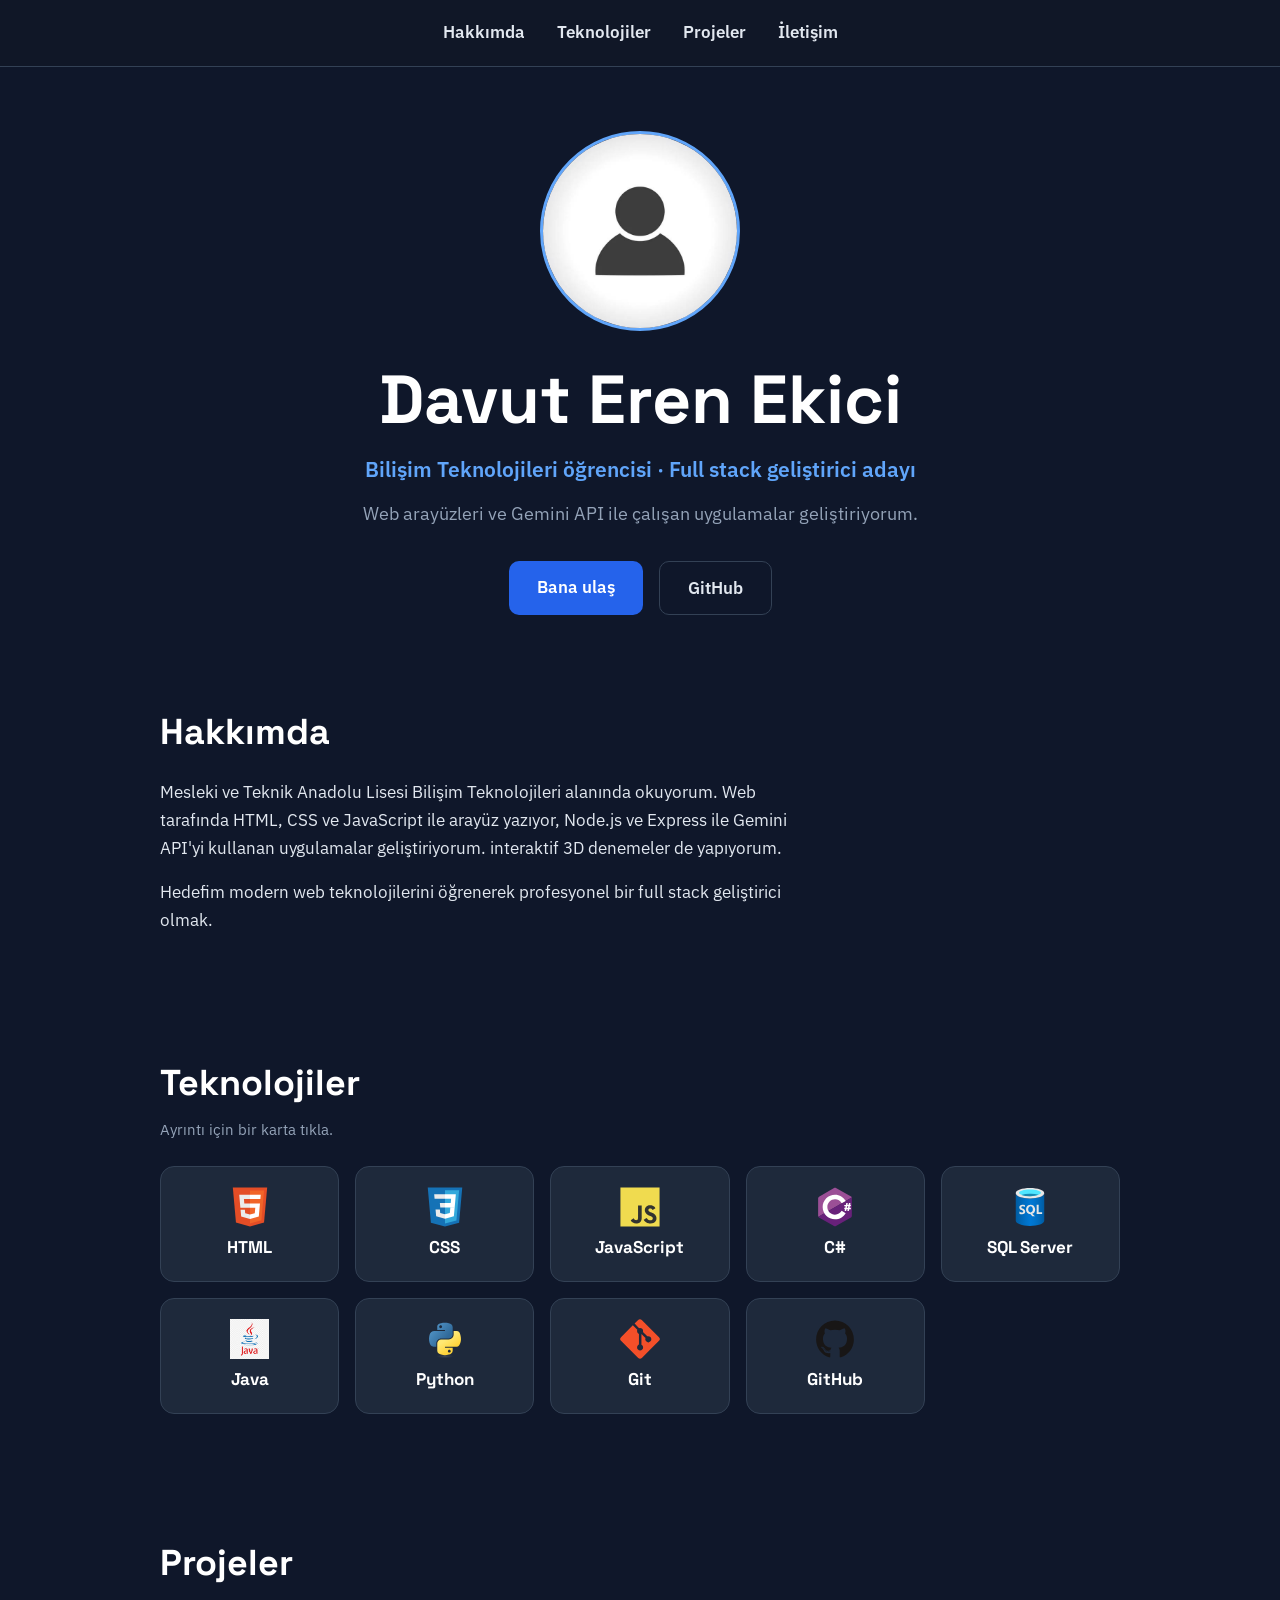
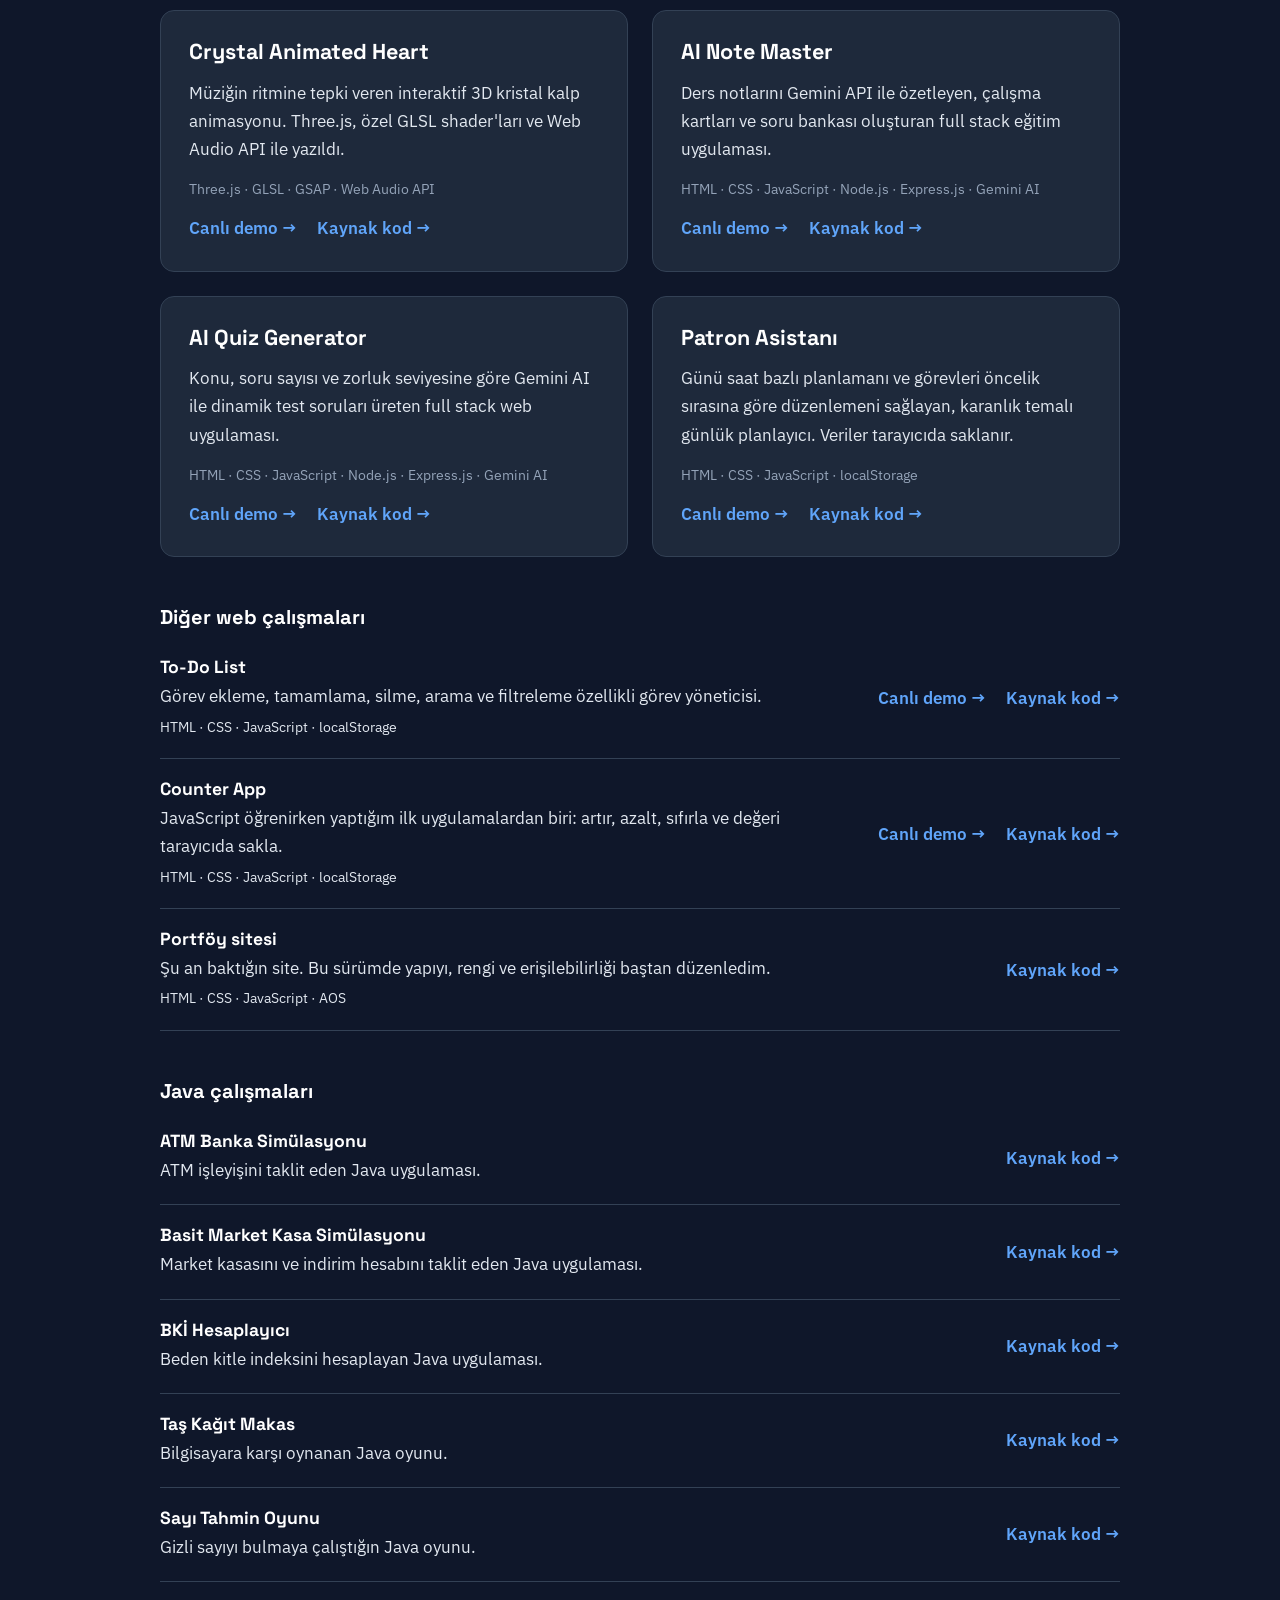
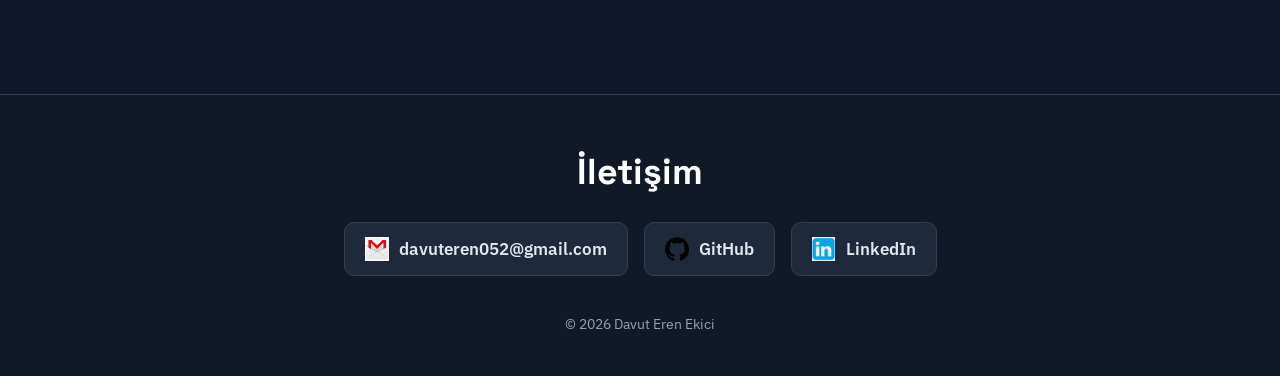
==== index.html @ 9680519b "Ufak tefek değişiklikler" ====
<!DOCTYPE html>
<html lang="tr">

<head>
    <meta charset="UTF-8">
    <meta name="viewport" content="width=device-width, initial-scale=1.0">
    <meta name="description" content="Davut Eren Ekici - Bilişim Teknolojileri öğrencisi. Web arayüzleri ve Node.js ile yapay zekâ destekli uygulamalar geliştiriyor.">
    <title>Davut Eren Ekici | Portföy</title>

    <link rel="preconnect" href="https://fonts.googleapis.com">
    <link rel="preconnect" href="https://fonts.gstatic.com" crossorigin>
    <link href="https://fonts.googleapis.com/css2?family=IBM+Plex+Sans:wght@400;600&family=Space+Grotesk:wght@500;700&display=swap" rel="stylesheet">
    <link rel="stylesheet" href="https://unpkg.com/aos@2.3.4/dist/aos.css">
    <link rel="stylesheet" href="style.css">
</head>

<body>
    <a class="skip-link" href="#main">İçeriğe geç</a>

    <nav class="navbar" aria-label="Ana menü">
        <a href="#about">Hakkımda</a>
        <a href="#technologies">Teknolojiler</a>
        <a href="#projects">Projeler</a>
        <a href="#contact">İletişim</a>
    </nav>

    <header class="hero">
        <img class="hero-photo" src="profie.jpg" alt="Davut Eren Ekici" width="200" height="200">

        <h1>Davut Eren Ekici</h1>
        <p class="hero-role">Bilişim Teknolojileri öğrencisi · Full stack geliştirici adayı</p>
        <p class="hero-text">Web arayüzleri ve Gemini API ile çalışan uygulamalar geliştiriyorum.</p>

        <div class="hero-buttons">
            <a href="#contact" class="btn">Bana ulaş</a>
            <a href="https://github.com/Davut-Eren-Ekici" target="_blank" rel="noopener" class="btn btn-secondary">GitHub</a>
        </div>
    </header>

    <main id="main">
        <section id="about" class="section" data-aos="fade-up">
            <h2 class="section-title">Hakkımda</h2>
            <p class="about-text">
                Mesleki ve Teknik Anadolu Lisesi Bilişim Teknolojileri alanında okuyorum. Web tarafında HTML, CSS ve
                JavaScript ile arayüz yazıyor, Node.js ve Express ile Gemini API'yi kullanan uygulamalar geliştiriyorum.
                interaktif 3D denemeler de yapıyorum.
            </p>
            <p class="about-text">
                Hedefim modern web teknolojilerini öğrenerek profesyonel bir full stack geliştirici olmak.
            </p>
        </section>

        <section id="technologies" class="section" data-aos="fade-up">
            <h2 class="section-title">Teknolojiler</h2>
            <p class="section-note">Ayrıntı için bir karta tıkla.</p>

            <div class="skill-grid">
                <button type="button" class="skill" data-skill="html">
                    <img src="images/html5.svg" alt="" class="skill-logo" width="40" height="40">
                    <span class="skill-name">HTML</span>
                </button>
                <button type="button" class="skill" data-skill="css">
                    <img src="images/css3-.svg" alt="" class="skill-logo" width="40" height="40">
                    <span class="skill-name">CSS</span>
                </button>
                <button type="button" class="skill" data-skill="javascript">
                    <img src="images/javascript.svg" alt="" class="skill-logo" width="40" height="40">
                    <span class="skill-name">JavaScript</span>
                </button>
                <button type="button" class="skill" data-skill="csharp">
                    <img src="images/csharp.svg" alt="" class="skill-logo" width="40" height="40">
                    <span class="skill-name">C#</span>
                </button>
                <button type="button" class="skill" data-skill="sql">
                    <img src="images/SQL.svg" alt="" class="skill-logo" width="40" height="40">
                    <span class="skill-name">SQL Server</span>
                </button>
                <button type="button" class="skill" data-skill="java">
                    <img src="images/java.png" alt="" class="skill-logo" width="40" height="40">
                    <span class="skill-name">Java</span>
                </button>
                <button type="button" class="skill" data-skill="python">
                    <img src="images/python.svg" alt="" class="skill-logo" width="40" height="40">
                    <span class="skill-name">Python</span>
                </button>
                <button type="button" class="skill" data-skill="git">
                    <img src="images/git.svg" alt="" class="skill-logo" width="40" height="40">
                    <span class="skill-name">Git</span>
                </button>
                <button type="button" class="skill" data-skill="github">
                    <img src="images/github.svg" alt="" class="skill-logo" width="40" height="40">
                    <span class="skill-name">GitHub</span>
                </button>
            </div>
        </section>

        <section id="projects" class="section" data-aos="fade-up">
            <h2 class="section-title">Projeler</h2>

            <div class="project-grid">
                <article class="project-card">
                    <h3>Crystal Animated Heart</h3>
                    <p>
                        Müziğin ritmine tepki veren interaktif 3D kristal kalp animasyonu. Three.js, özel GLSL
                        shader'ları ve Web Audio API ile yazıldı.
                    </p>
                    <p class="project-tech">Three.js · GLSL · GSAP · Web Audio API</p>
                    <div class="project-links">
                        <a href="https://davut-eren-ekici.github.io/Animated-heart/" target="_blank" rel="noopener">Canlı demo →</a>
                        <a href="https://github.com/Davut-Eren-Ekici/Animated-heart" target="_blank" rel="noopener">Kaynak kod →</a>
                    </div>
                </article>

                <article class="project-card">
                    <h3>AI Note Master</h3>
                    <p>
                        Ders notlarını Gemini API ile özetleyen, çalışma kartları ve soru bankası oluşturan
                        full stack eğitim uygulaması.
                    </p>
                    <p class="project-tech">HTML · CSS · JavaScript · Node.js · Express.js · Gemini AI</p>
                    <div class="project-links">
                        <a href="https://davut-eren-ekici.github.io/AI-Note-Master/" target="_blank" rel="noopener">Canlı demo →</a>
                        <a href="https://github.com/Davut-Eren-Ekici/AI-Note-Master" target="_blank" rel="noopener">Kaynak kod →</a>
                    </div>
                </article>

                <article class="project-card">
                    <h3>AI Quiz Generator</h3>
                    <p>
                        Konu, soru sayısı ve zorluk seviyesine göre Gemini AI ile dinamik test soruları üreten
                        full stack web uygulaması.
                    </p>
                    <p class="project-tech">HTML · CSS · JavaScript · Node.js · Express.js · Gemini AI</p>
                    <div class="project-links">
                        <a href="https://imaginative-faloodeh-440358.netlify.app/" target="_blank" rel="noopener">Canlı demo →</a>
                        <a href="https://github.com/Davut-Eren-Ekici/AI-Quiz" target="_blank" rel="noopener">Kaynak kod →</a>
                    </div>
                </article>

                <article class="project-card">
                    <h3>Patron Asistanı</h3>
                    <p>
                        Günü saat bazlı planlamanı ve görevleri öncelik sırasına göre düzenlemeni sağlayan,
                        karanlık temalı günlük planlayıcı. Veriler tarayıcıda saklanır.
                    </p>
                    <p class="project-tech">HTML · CSS · JavaScript · localStorage</p>
                    <div class="project-links">
                        <a href="https://davut-eren-ekici.github.io/PatronAsistani/" target="_blank" rel="noopener">Canlı demo →</a>
                        <a href="https://github.com/Davut-Eren-Ekici/PatronAsistani" target="_blank" rel="noopener">Kaynak kod →</a>
                    </div>
                </article>
            </div>

            <h3 class="subsection-title">Diğer web çalışmaları</h3>
            <ul class="other-list">
                <li class="other-item">
                    <div>
                        <h4>To-Do List</h4>
                        <p>Görev ekleme, tamamlama, silme, arama ve filtreleme özellikli görev yöneticisi.</p>
                        <p class="project-tech">HTML · CSS · JavaScript · localStorage</p>
                    </div>
                    <div class="project-links">
                        <a href="https://davut-eren-ekici.github.io/To-Do-List/" target="_blank" rel="noopener">Canlı demo →</a>
                        <a href="https://github.com/Davut-Eren-Ekici/To-Do-List" target="_blank" rel="noopener">Kaynak kod →</a>
                    </div>
                </li>
                <li class="other-item">
                    <div>
                        <h4>Counter App</h4>
                        <p>JavaScript öğrenirken yaptığım ilk uygulamalardan biri: artır, azalt, sıfırla ve değeri tarayıcıda sakla.</p>
                        <p class="project-tech">HTML · CSS · JavaScript · localStorage</p>
                    </div>
                    <div class="project-links">
                        <a href="https://davut-eren-ekici.github.io/Counter-app/" target="_blank" rel="noopener">Canlı demo →</a>
                        <a href="https://github.com/Davut-Eren-Ekici/Counter-app" target="_blank" rel="noopener">Kaynak kod →</a>
                    </div>
                </li>
                <li class="other-item">
                    <div>
                        <h4>Portföy sitesi</h4>
                        <p>Şu an baktığın site. Bu sürümde yapıyı, rengi ve erişilebilirliği baştan düzenledim.</p>
                        <p class="project-tech">HTML · CSS · JavaScript · AOS</p>
                    </div>
                    <div class="project-links">
                        <a href="https://github.com/Davut-Eren-Ekici/portfolio" target="_blank" rel="noopener">Kaynak kod →</a>
                    </div>
                </li>
            </ul>

            <h3 class="subsection-title">Java çalışmaları</h3>
            <ul class="other-list">
                <li class="other-item">
                    <div>
                        <h4>ATM Banka Simülasyonu</h4>
                        <p>ATM işleyişini taklit eden Java uygulaması.</p>
                    </div>
                    <div class="project-links">
                        <a href="https://github.com/Davut-Eren-Ekici/ATM--Banka-Sim-lasyonu" target="_blank" rel="noopener">Kaynak kod →</a>
                    </div>
                </li>
                <li class="other-item">
                    <div>
                        <h4>Basit Market Kasa Simülasyonu</h4>
                        <p>Market kasasını ve indirim hesabını taklit eden Java uygulaması.</p>
                    </div>
                    <div class="project-links">
                        <a href="https://github.com/Davut-Eren-Ekici/Basit-Market-Kasas-----ndirim-Otomasyonu" target="_blank" rel="noopener">Kaynak kod →</a>
                    </div>
                </li>
                <li class="other-item">
                    <div>
                        <h4>BKİ Hesaplayıcı</h4>
                        <p>Beden kitle indeksini hesaplayan Java uygulaması.</p>
                    </div>
                    <div class="project-links">
                        <a href="https://github.com/Davut-Eren-Ekici/Beden-Kitle--ndeksi--BK---Hesaplay-c-" target="_blank" rel="noopener">Kaynak kod →</a>
                    </div>
                </li>
                <li class="other-item">
                    <div>
                        <h4>Taş Kağıt Makas</h4>
                        <p>Bilgisayara karşı oynanan Java oyunu.</p>
                    </div>
                    <div class="project-links">
                        <a href="https://github.com/Davut-Eren-Ekici/Tas---Kagit---Makas-Oyunu" target="_blank" rel="noopener">Kaynak kod →</a>
                    </div>
                </li>
                <li class="other-item">
                    <div>
                        <h4>Sayı Tahmin Oyunu</h4>
                        <p>Gizli sayıyı bulmaya çalıştığın Java oyunu.</p>
                    </div>
                    <div class="project-links">
                        <a href="https://github.com/Davut-Eren-Ekici/Say--Tahmin-Oyunu" target="_blank" rel="noopener">Kaynak kod →</a>
                    </div>
                </li>
            </ul>
        </section>
    </main>

    <footer id="contact" class="footer" data-aos="fade-up">
        <h2 class="section-title">İletişim</h2>

        <div class="footer-links">
            <a href="mailto:davuteren052@gmail.com">
                <img src="images/gmail.png" class="icon" alt="" width="24" height="24">
                <span>davuteren052@gmail.com</span>
            </a>
            <a href="https://github.com/Davut-Eren-Ekici" target="_blank" rel="noopener">
                <img src="images/github.png" class="icon" alt="" width="24" height="24">
                <span>GitHub</span>
            </a>
            <a href="https://www.linkedin.com/in/eren-ekici-6808203b1/" target="_blank" rel="noopener">
                <img src="images/linkedin.png" class="icon" alt="" width="24" height="24">
                <span>LinkedIn</span>
            </a>
        </div>

        <p class="copyright">© 2026 Davut Eren Ekici</p>
    </footer>

    <dialog id="skill-dialog" class="skill-dialog" aria-labelledby="dialog-title">
        <div class="dialog-body">
            <button type="button" class="dialog-close" aria-label="Kapat">&times;</button>
            <h2 id="dialog-title"></h2>
            <p id="dialog-level" class="dialog-level"></p>
            <ul id="dialog-list"></ul>
        </div>
    </dialog>

    <script src="https://unpkg.com/aos@2.3.4/dist/aos.js"></script>
    <script src="script.js"></script>
</body>

</html>
---- style.css ----
/* ==========================================================
   Değişkenler
   Tek bir vurgu rengi (mavi), geri kalanı nötr tonlar.
   ========================================================== */
:root {
    --bg: #0f172a;
    --surface: #1e293b;
    --border: #334155;
    --text: #e2e8f0;
    --muted: #94a3b8;
    --accent: #60a5fa;
    --accent-strong: #2563eb;
    --radius: 14px;
    --font-heading: "Space Grotesk", system-ui, sans-serif;
    --font-body: "IBM Plex Sans", system-ui, sans-serif;
}

*,
*::before,
*::after {
    box-sizing: border-box;
}

html {
    scroll-behavior: smooth;
    scroll-padding-top: 80px;
}

body {
    margin: 0;
    background: var(--bg);
    color: var(--text);
    font-family: var(--font-body);
    font-size: 1.0625rem;
    line-height: 1.65;
}

h1,
h2,
h3,
h4 {
    font-family: var(--font-heading);
    line-height: 1.2;
    margin: 0;
}

p {
    margin: 0;
}

a {
    color: var(--accent);
    text-decoration: none;
    transition: color 0.2s;
}

a:hover {
    color: #ffffff;
}

a:focus-visible,
button:focus-visible {
    outline: 2px solid var(--accent);
    outline-offset: 3px;
}

.skip-link {
    position: absolute;
    left: 16px;
    top: -60px;
    padding: 10px 16px;
    background: var(--accent-strong);
    color: #ffffff;
    border-radius: 8px;
    z-index: 3000;
}

.skip-link:focus {
    top: 12px;
}

/* ==========================================================
   Navbar
   ========================================================== */
.navbar {
    position: sticky;
    top: 0;
    z-index: 1000;
    display: flex;
    justify-content: center;
    flex-wrap: wrap;
    gap: 8px 32px;
    padding: 16px 20px;
    background: rgba(17, 24, 39, 0.95);
    border-bottom: 1px solid var(--border);
}

.navbar a {
    color: var(--text);
    font-weight: 600;
    padding: 2px 0;
    border-bottom: 2px solid transparent;
}

.navbar a:hover {
    color: var(--accent);
    border-bottom-color: var(--accent);
}

/* ==========================================================
   Hero
   ========================================================== */
.hero {
    display: flex;
    flex-direction: column;
    align-items: center;
    text-align: center;
    padding: 64px 20px 32px;
}

.hero-photo {
    width: 200px;
    height: 200px;
    object-fit: cover;
    border-radius: 50%;
    border: 3px solid var(--accent);
    margin-bottom: 28px;
}

.hero h1 {
    font-size: clamp(2.5rem, 8vw, 4.25rem);
    font-weight: 700;
    color: #ffffff;
}

.hero-role {
    margin-top: 12px;
    font-size: clamp(1.05rem, 2.6vw, 1.3rem);
    color: var(--accent);
    font-weight: 600;
}

.hero-text {
    margin-top: 12px;
    max-width: 52ch;
    color: var(--muted);
    font-size: 1.125rem;
}

.hero-buttons {
    display: flex;
    flex-wrap: wrap;
    justify-content: center;
    gap: 16px;
    margin-top: 32px;
}

.btn {
    display: inline-block;
    padding: 12px 28px;
    background: var(--accent-strong);
    color: #ffffff;
    border-radius: 10px;
    font-weight: 600;
    transition: background 0.2s;
}

.btn:hover {
    background: #1d4ed8;
    color: #ffffff;
}

.btn-secondary {
    background: transparent;
    border: 1px solid var(--border);
    color: var(--text);
}

.btn-secondary:hover {
    background: var(--surface);
    color: #ffffff;
}

/* ==========================================================
   Bölümler
   ========================================================== */
.section {
    max-width: 1000px;
    margin: 0 auto;
    padding: 64px 20px;
}

.section-title {
    font-size: clamp(1.75rem, 4vw, 2.25rem);
    color: #ffffff;
    margin-bottom: 24px;
}

.section-note {
    color: var(--muted);
    margin: -12px 0 24px;
    font-size: 0.95rem;
}

.subsection-title {
    font-size: 1.25rem;
    color: #ffffff;
    margin: 48px 0 8px;
}

.about-text {
    max-width: 65ch;
    color: var(--text);
}

.about-text + .about-text {
    margin-top: 16px;
}

/* ==========================================================
   Teknolojiler
   ========================================================== */
.skill-grid {
    display: grid;
    grid-template-columns: repeat(auto-fill, minmax(150px, 1fr));
    gap: 16px;
}

.skill {
    display: flex;
    flex-direction: column;
    align-items: center;
    gap: 6px;
    padding: 20px 12px;
    background: var(--surface);
    border: 1px solid var(--border);
    border-radius: var(--radius);
    color: var(--text);
    font: inherit;
    cursor: pointer;
    transition: border-color 0.2s, background 0.2s;
}

.skill:hover {
    border-color: var(--accent);
    background: #243349;
}

.skill-logo {
    width: 40px;
    height: 40px;
    object-fit: contain;
}

.skill-name {
    font-family: var(--font-heading);
    font-weight: 700;
    color: #ffffff;
}

.skill-level {
    font-size: 0.9rem;
    color: var(--muted);
}

/* ==========================================================
   Projeler
   ========================================================== */
.project-grid {
    display: grid;
    grid-template-columns: repeat(auto-fit, minmax(min(100%, 320px), 1fr));
    gap: 24px;
}

.project-card {
    display: flex;
    flex-direction: column;
    gap: 14px;
    padding: 28px;
    background: var(--surface);
    border: 1px solid var(--border);
    border-radius: var(--radius);
    transition: border-color 0.2s;
}

.project-card:hover {
    border-color: var(--accent);
}

.project-card h3 {
    font-size: 1.35rem;
    color: #ffffff;
}

.project-tech {
    color: var(--muted);
    font-size: 0.9rem;
}

.project-links {
    display: flex;
    flex-wrap: wrap;
    gap: 8px 20px;
    font-weight: 600;
}

.project-card .project-links {
    margin-top: auto;
}

.other-list {
    list-style: none;
    margin: 0;
    padding: 0;
}

.other-item {
    display: grid;
    grid-template-columns: 1fr auto;
    align-items: center;
    gap: 12px 32px;
    padding: 20px 0;
    border-bottom: 1px solid var(--border);
}

.other-item h4 {
    font-size: 1.1rem;
    color: #ffffff;
    margin-bottom: 4px;
}

.other-item p {
    color: var(--text);
}

.other-item .project-tech {
    margin-top: 4px;
}

/* ==========================================================
   İletişim / alt bilgi
   ========================================================== */
.footer {
    margin-top: 48px;
    padding: 56px 20px 40px;
    background: #111827;
    border-top: 1px solid var(--border);
    text-align: center;
}

.footer .section-title {
    margin-bottom: 28px;
}

.footer-links {
    display: flex;
    flex-wrap: wrap;
    justify-content: center;
    gap: 16px;
}

.footer-links a {
    display: flex;
    align-items: center;
    gap: 10px;
    padding: 12px 20px;
    background: var(--surface);
    border: 1px solid var(--border);
    border-radius: 10px;
    color: var(--text);
    font-weight: 600;
    transition: border-color 0.2s;
}

.footer-links a:hover {
    border-color: var(--accent);
    color: #ffffff;
}

.icon {
    width: 24px;
    height: 24px;
    object-fit: contain;
}

.copyright {
    margin-top: 36px;
    color: var(--muted);
    font-size: 0.9rem;
}

/* ==========================================================
   Beceri penceresi (dialog)
   ========================================================== */
.skill-dialog {
    width: min(480px, 90vw);
    padding: 0;
    background: var(--surface);
    color: var(--text);
    border: 1px solid var(--border);
    border-radius: var(--radius);
}

.skill-dialog::backdrop {
    background: rgba(0, 0, 0, 0.7);
}

.dialog-body {
    position: relative;
    padding: 28px;
}

.dialog-body h2 {
    font-size: 1.5rem;
    color: #ffffff;
    padding-right: 40px;
}

.dialog-level {
    margin-top: 6px;
    color: var(--accent);
    font-weight: 600;
}

.dialog-body ul {
    margin: 16px 0 0;
    padding-left: 22px;
}

.dialog-body li {
    margin: 8px 0;
    color: var(--text);
}

.dialog-close {
    position: absolute;
    top: 14px;
    right: 14px;
    width: 40px;
    height: 40px;
    background: transparent;
    border: none;
    border-radius: 8px;
    color: var(--text);
    font-size: 1.75rem;
    line-height: 1;
    cursor: pointer;
}

.dialog-close:hover {
    color: var(--accent);
}

/* ==========================================================
   Küçük ekranlar
   ========================================================== */
@media (max-width: 640px) {
    .hero {
        padding-top: 40px;
    }

    .hero-photo {
        width: 160px;
        height: 160px;
    }

    .section {
        padding: 48px 20px;
    }

    .other-item {
        grid-template-columns: 1fr;
    }
}

/* ==========================================================
   Hareketi azalt: kullanıcı isterse tüm geçişler kapanır
   ========================================================== */
@media (prefers-reduced-motion: reduce) {

    *,
    *::before,
    *::after {
        transition: none !important;
        animation: none !important;
        scroll-behavior: auto !important;
    }
}
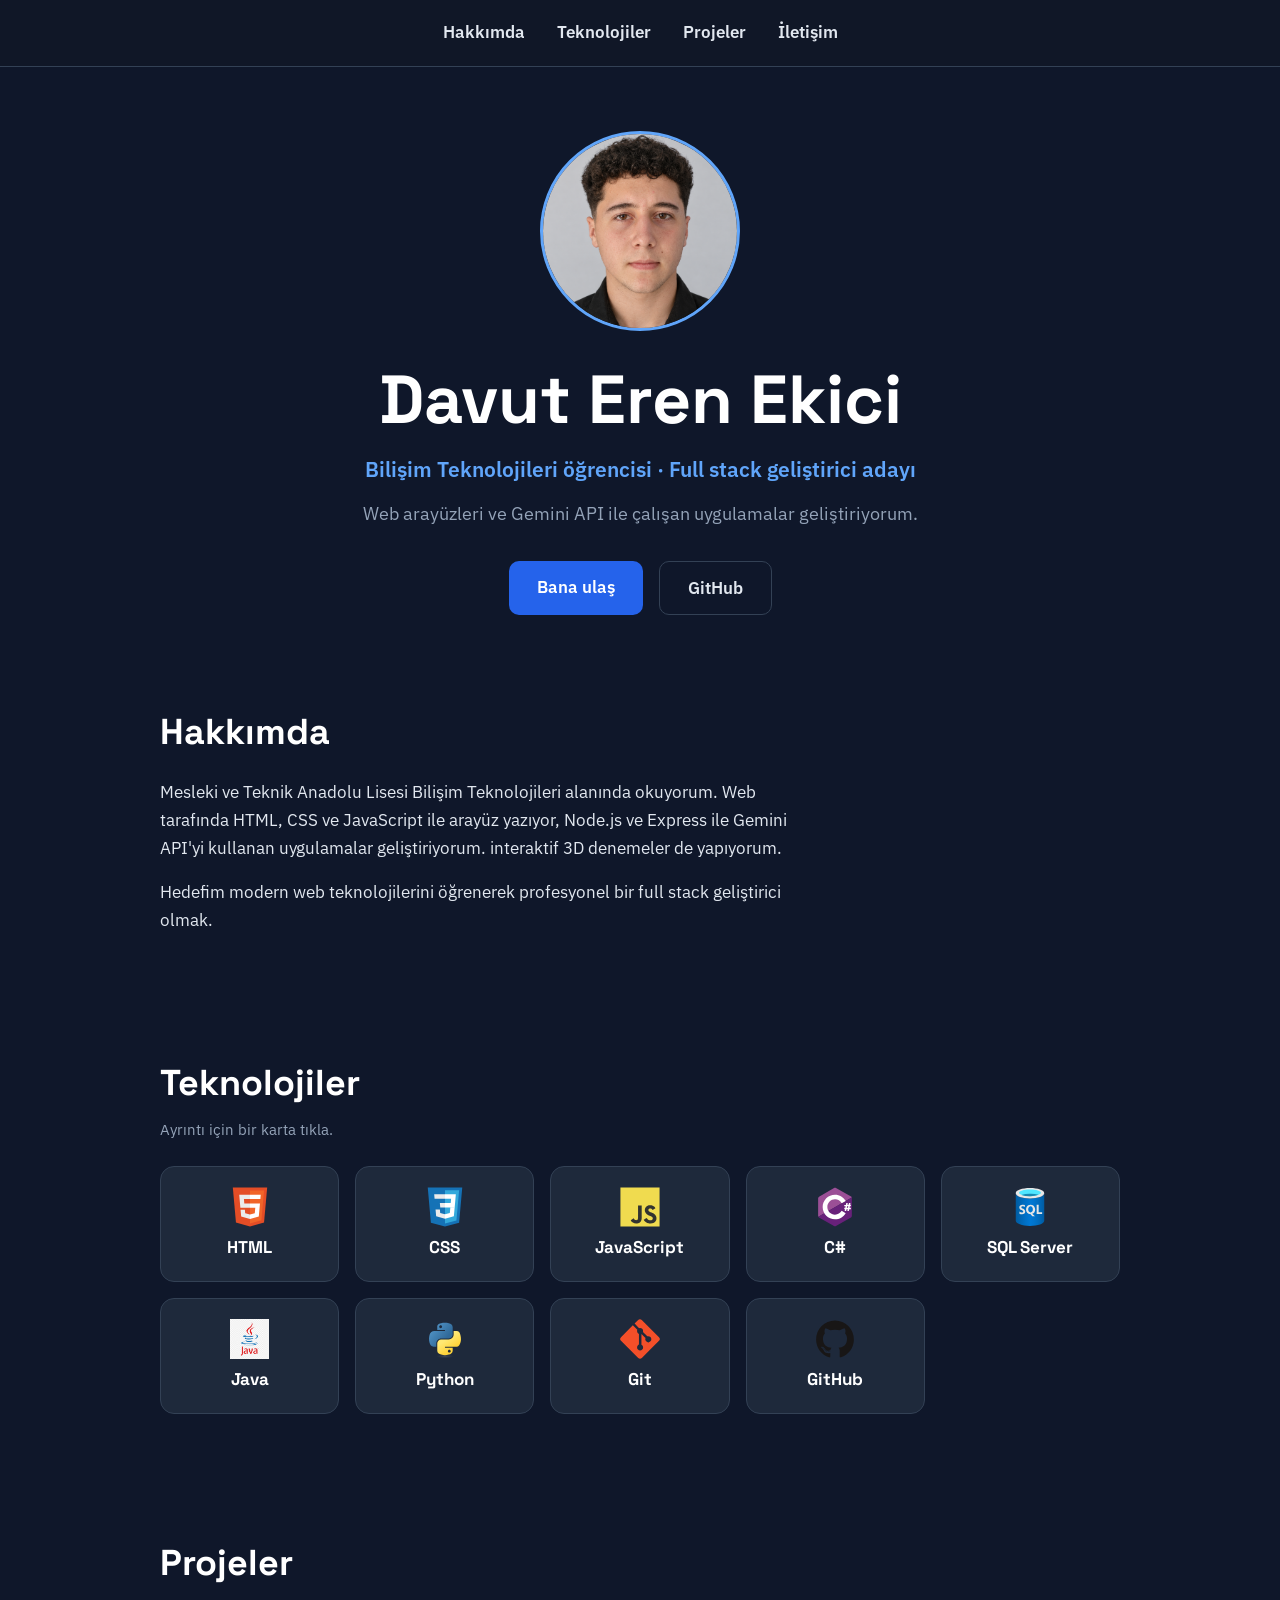
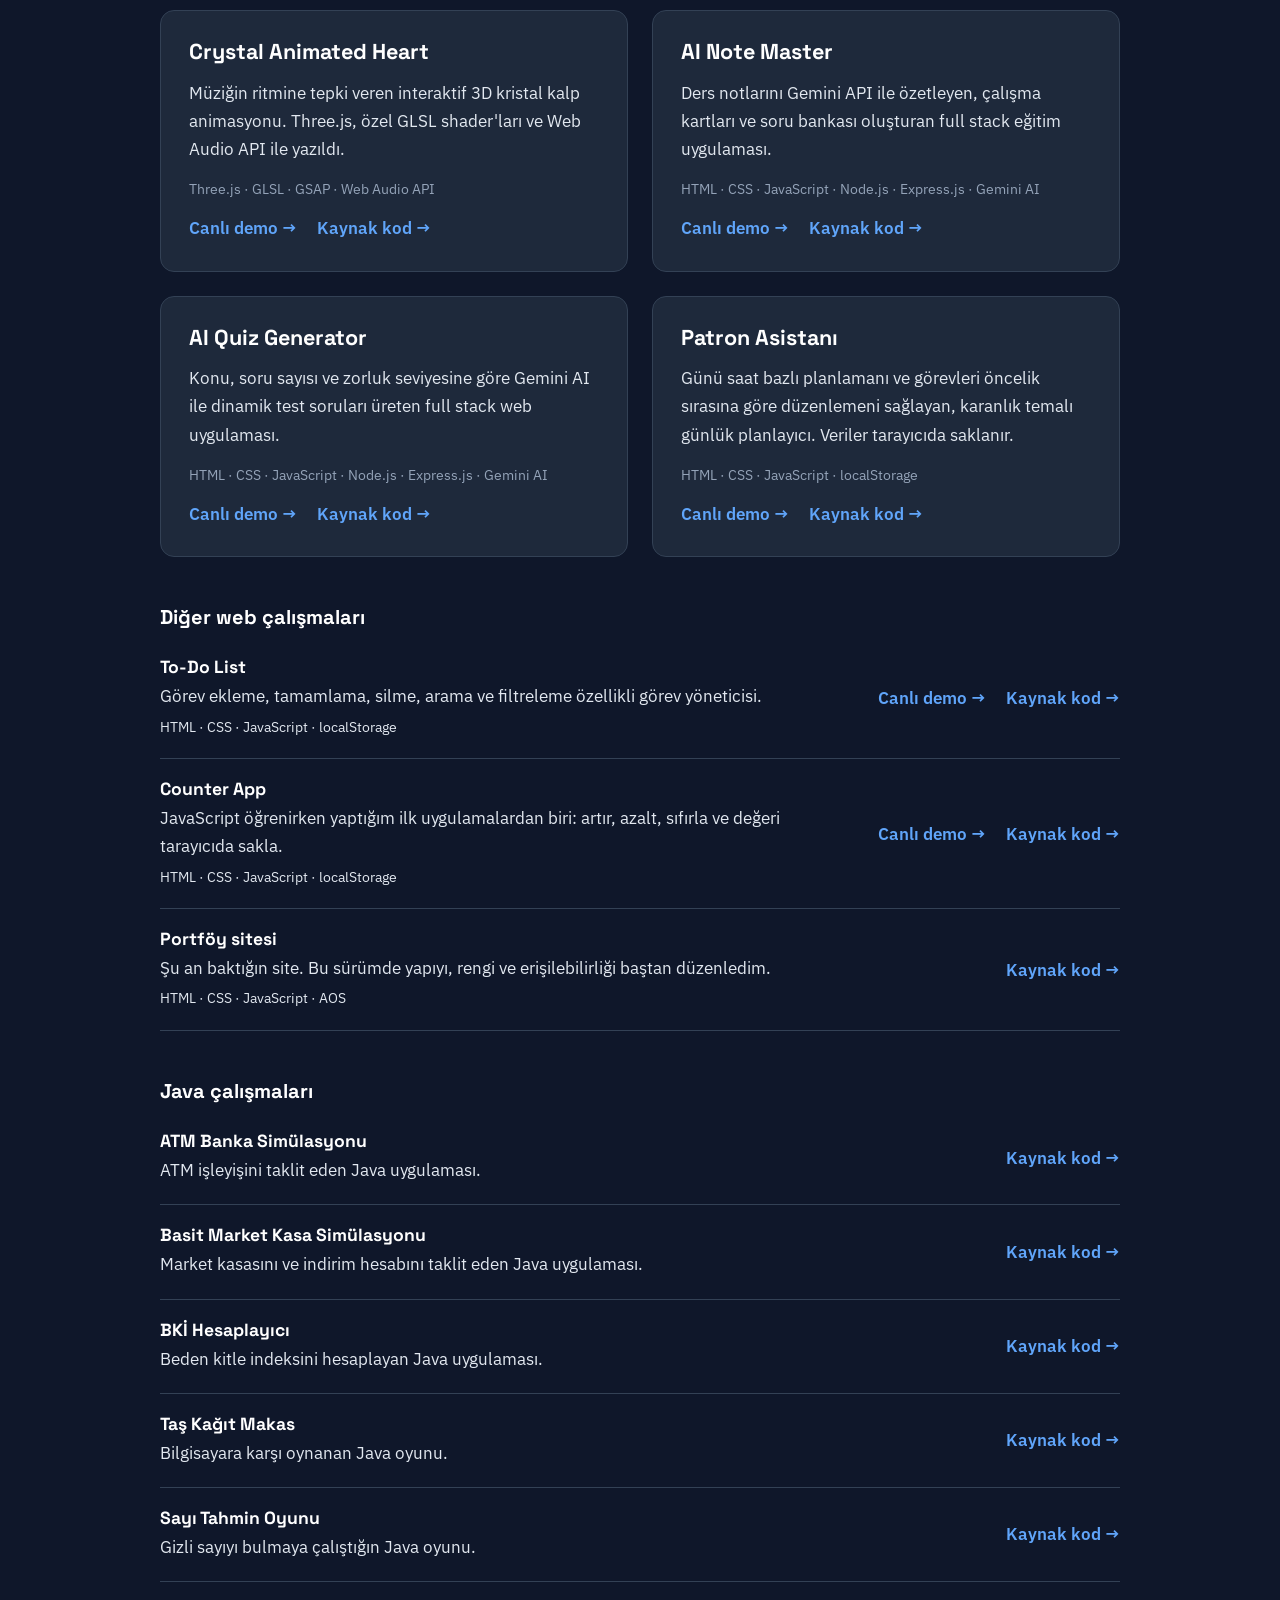
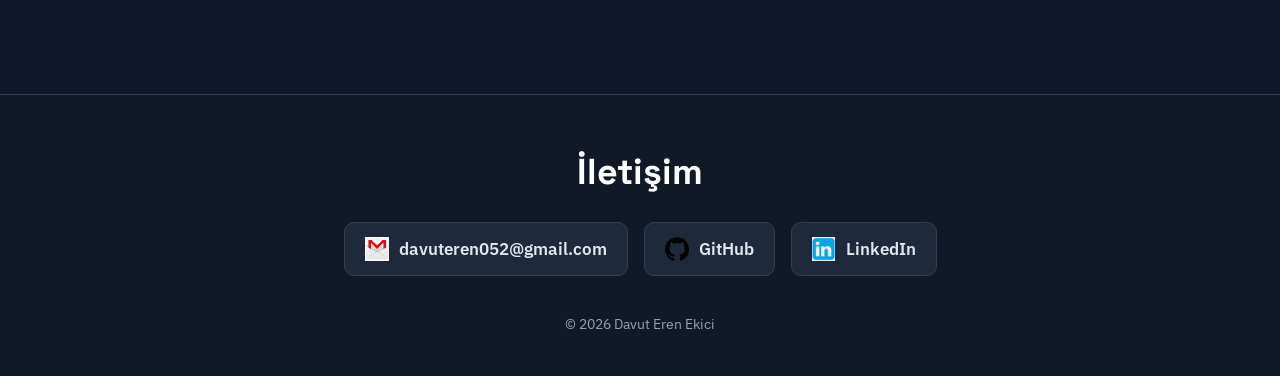
==== commit 6da27232: "Fotoğraf eklendi" ====
--- a/index.html
+++ b/index.html
@@ -25,7 +25,8 @@
     </nav>
 
     <header class="hero">
-        <img class="hero-photo" src="profie.jpg" alt="Davut Eren Ekici" width="200" height="200">
+        <!-- bu Fotoğrafın izinsiz bir yerde paylaşılmasına RIZAM YOKTUR Aksi halde yasal işlem başlatışıcaktır -->
+        <img class="hero-photo" src="images/ŞahsiFotoğraf.png" alt="Davut Eren Ekici" width="200" height="200">
 
         <h1>Davut Eren Ekici</h1>
         <p class="hero-role">Bilişim Teknolojileri öğrencisi · Full stack geliştirici adayı</p>
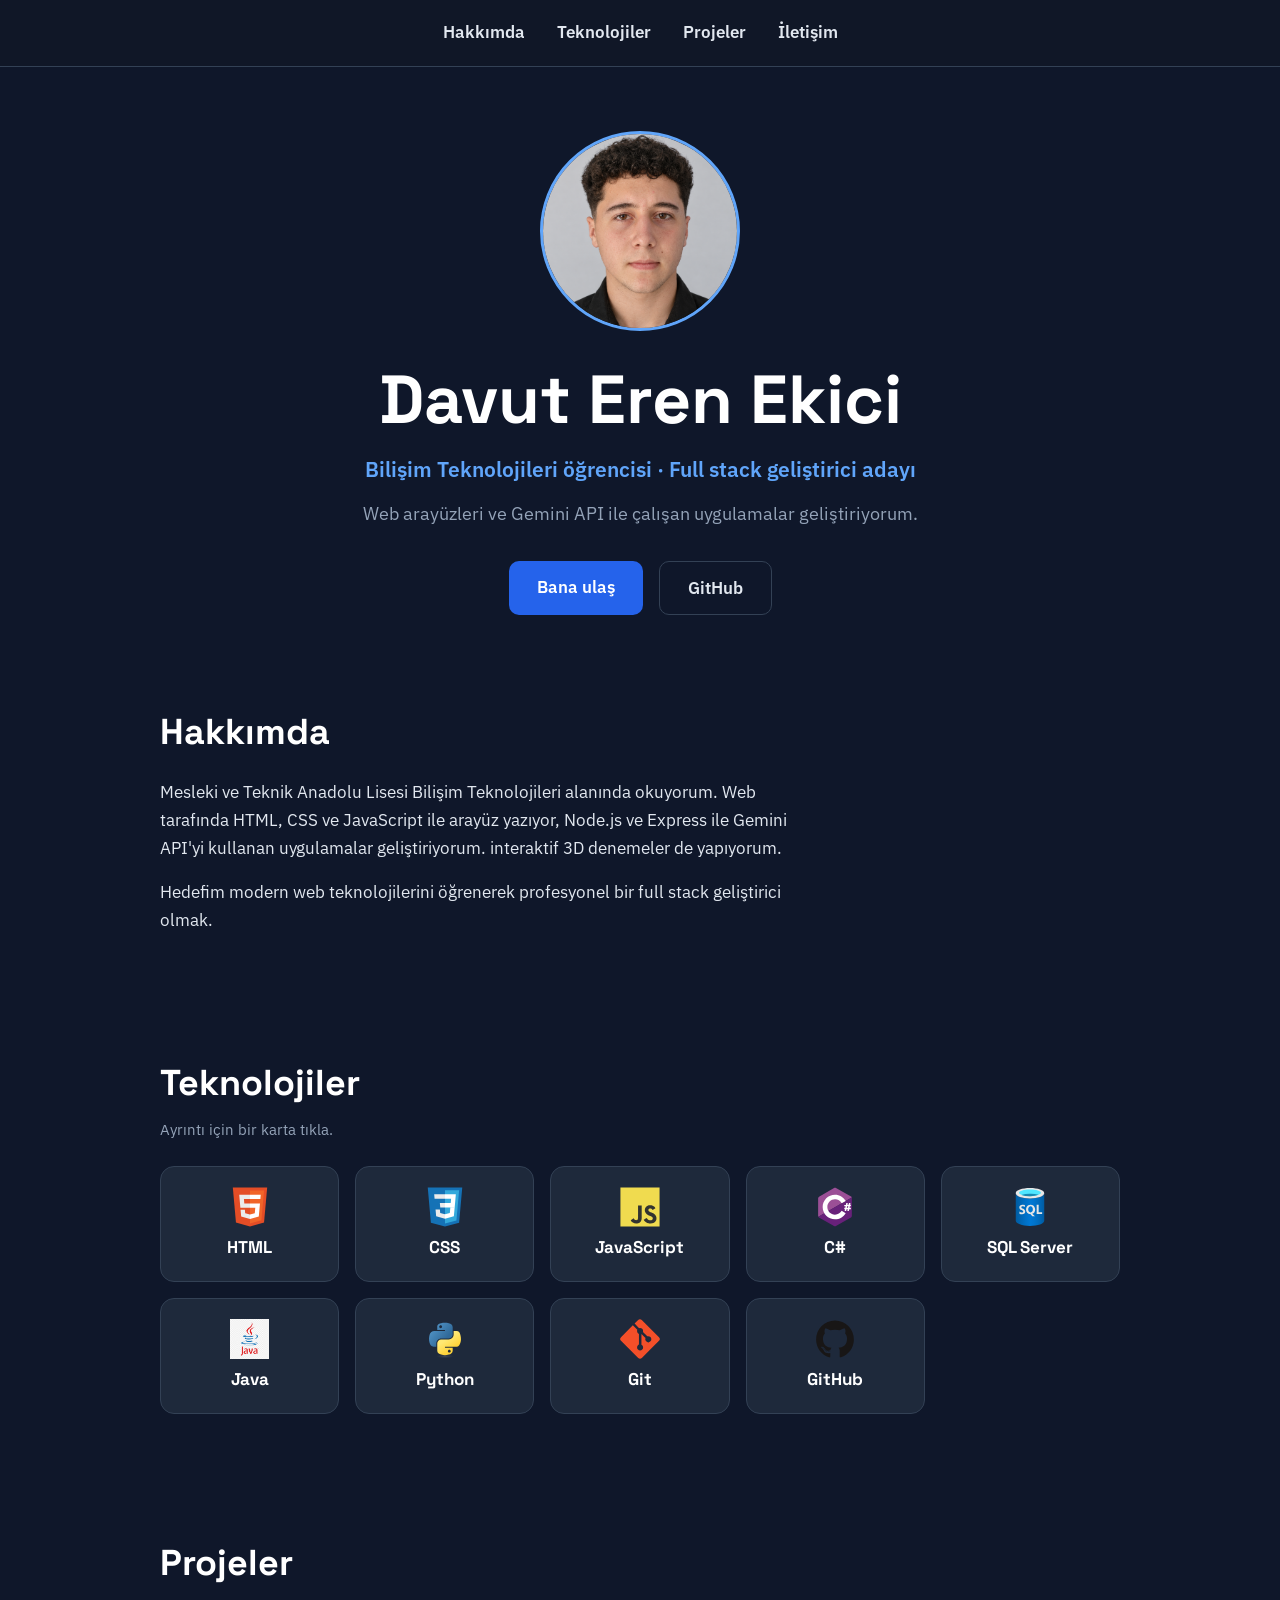
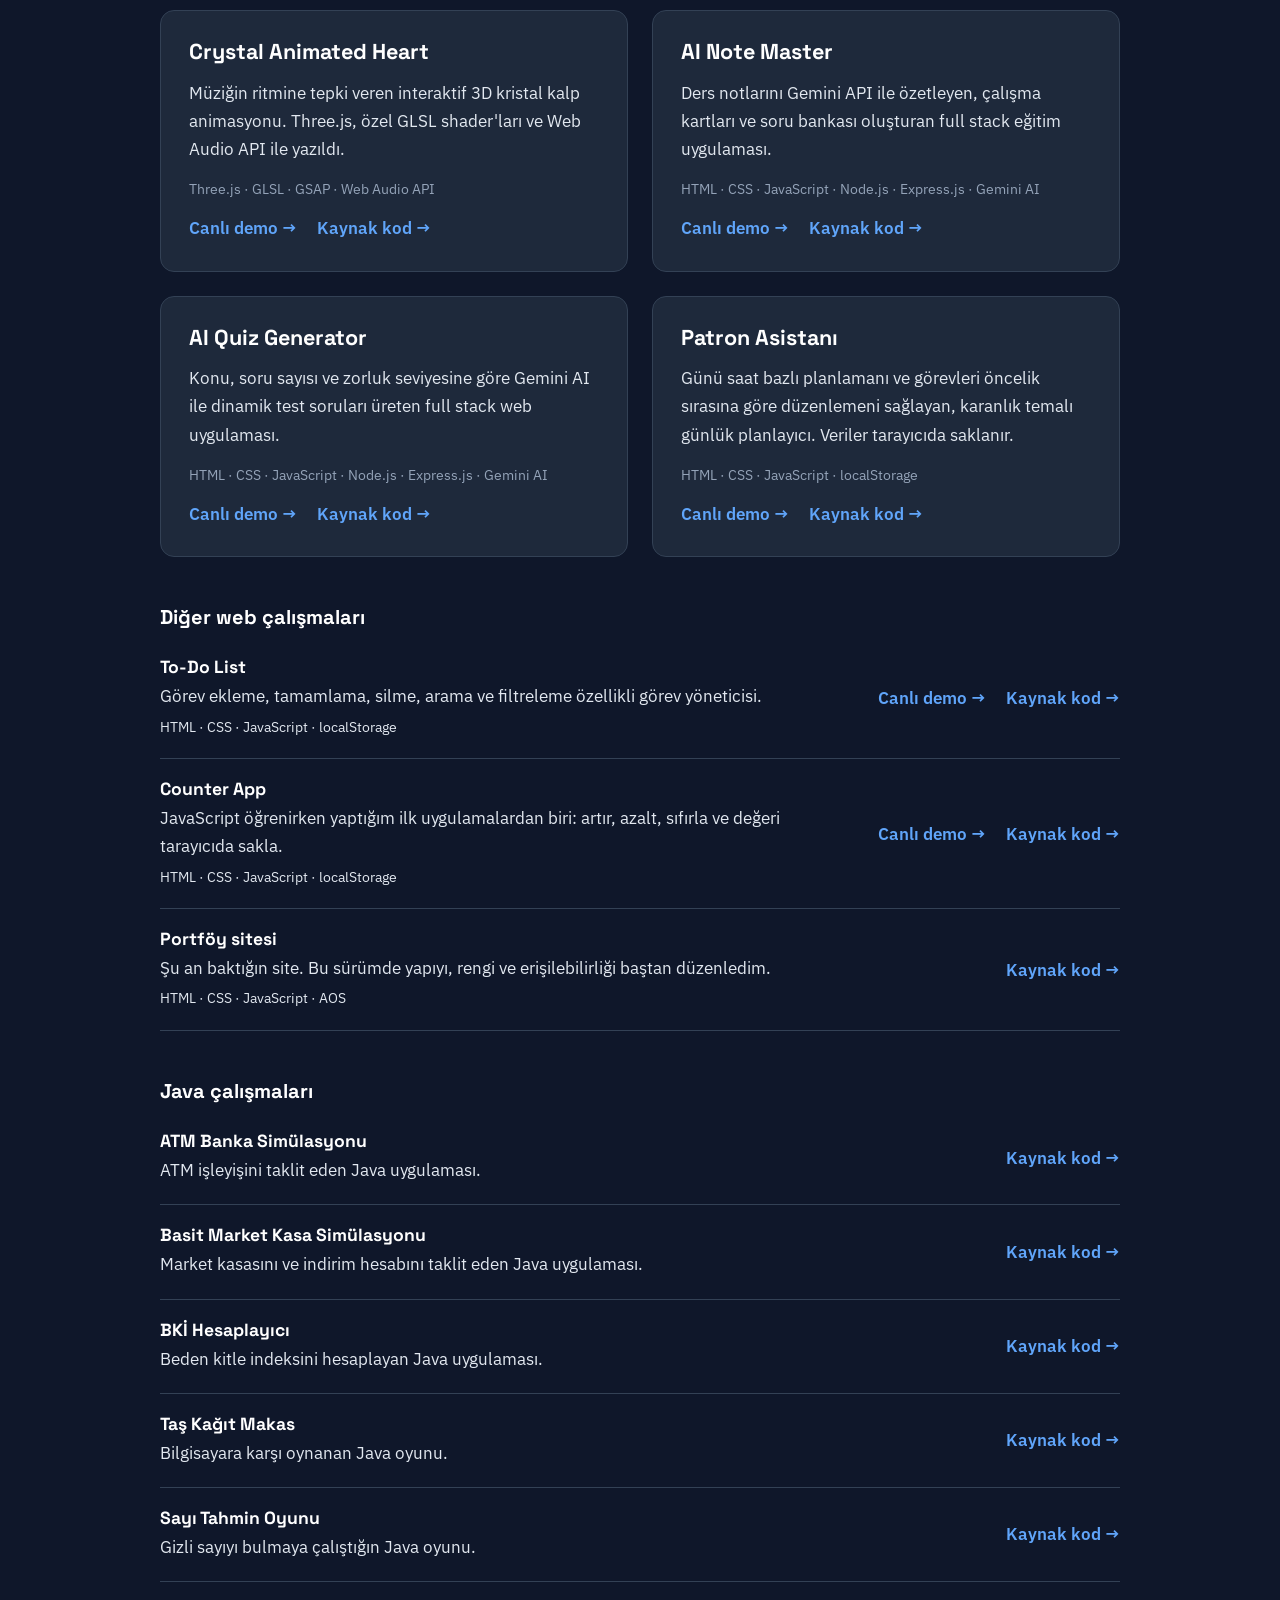
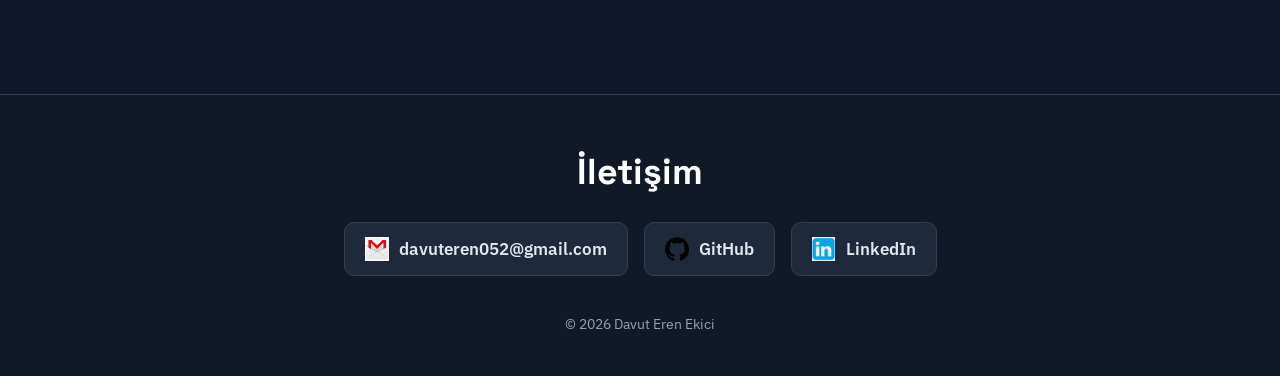
==== commit 79c09837: "değişiklilik" ====
--- a/index.html
+++ b/index.html
@@ -25,7 +25,6 @@
     </nav>
 
     <header class="hero">
-        <!-- bu Fotoğrafın izinsiz bir yerde paylaşılmasına RIZAM YOKTUR Aksi halde yasal işlem başlatışıcaktır -->
         <img class="hero-photo" src="images/ŞahsiFotoğraf.png" alt="Davut Eren Ekici" width="200" height="200">
 
         <h1>Davut Eren Ekici</h1>
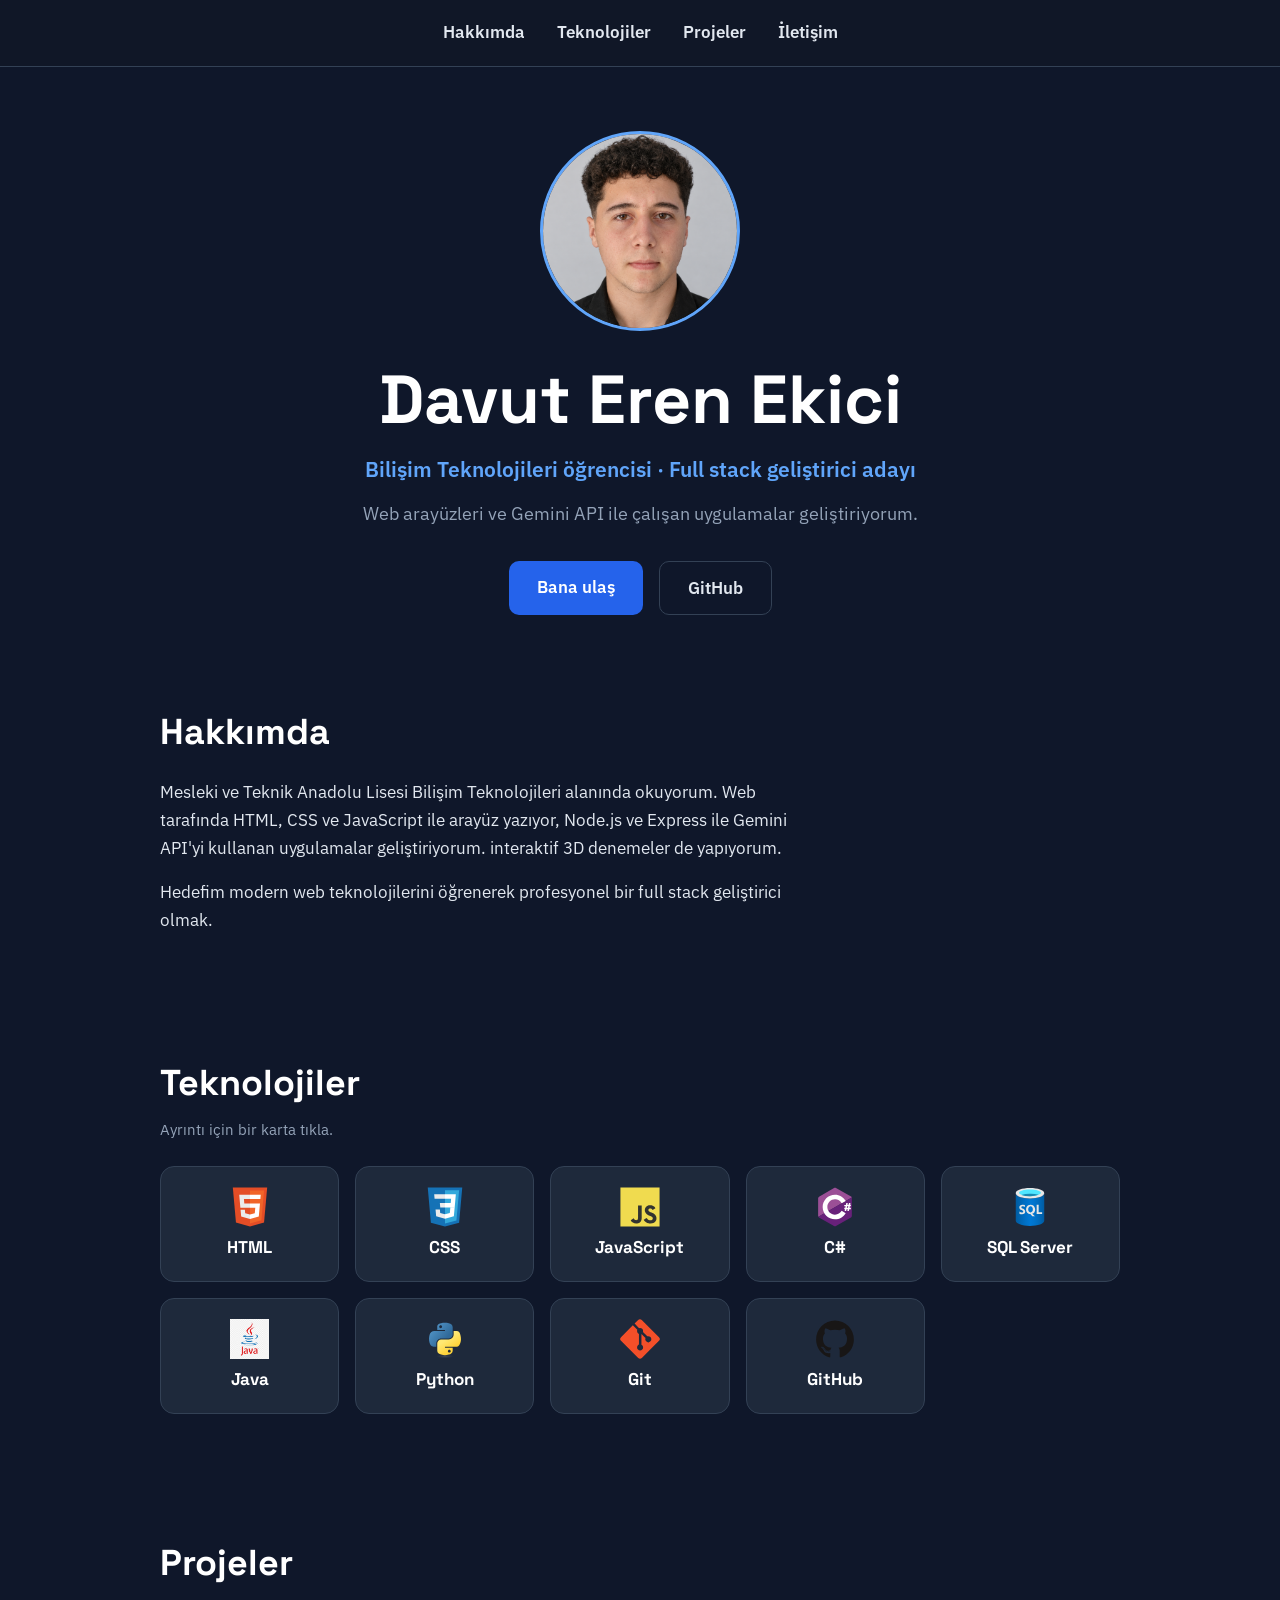
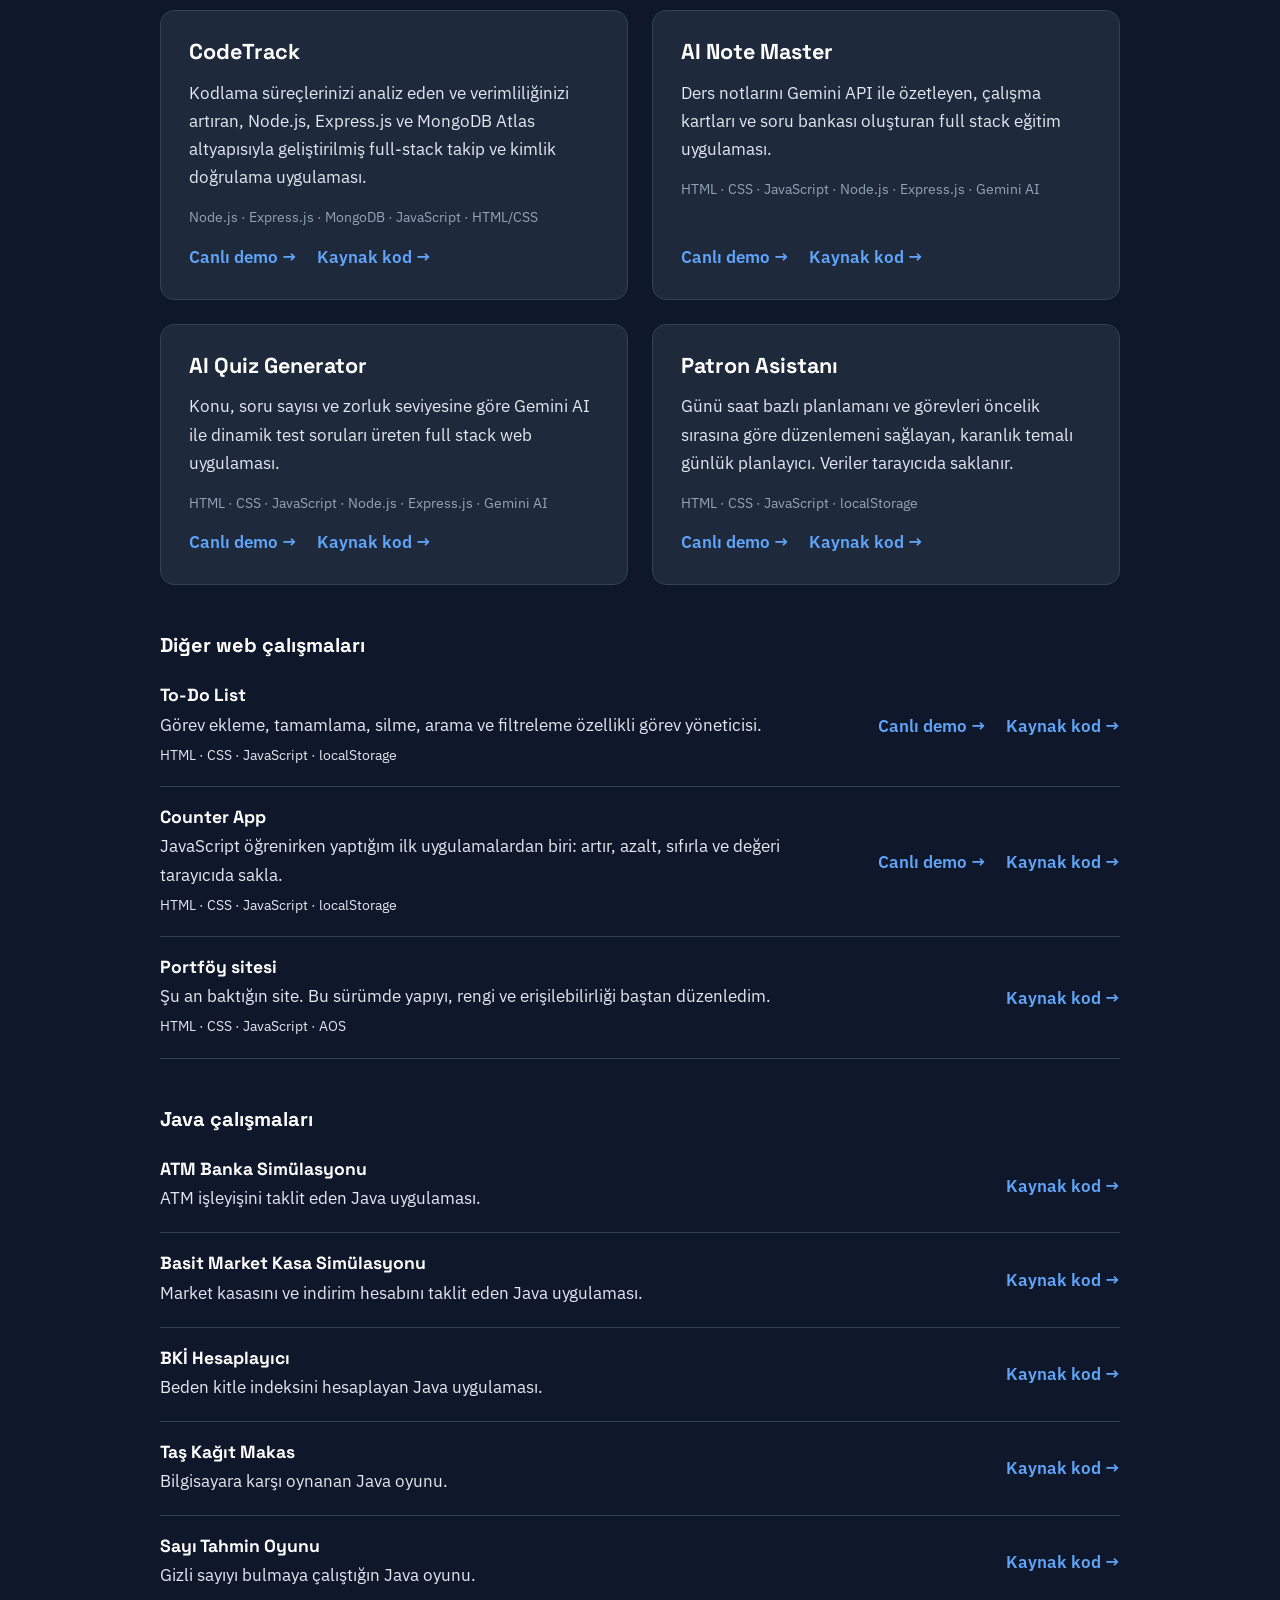
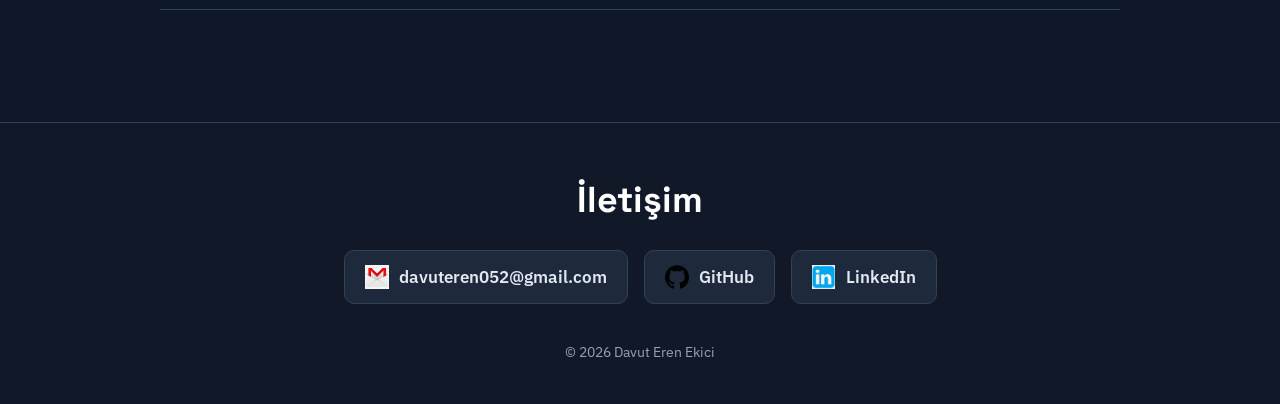
==== commit 5383b00e: "Proje kart yükleme" ====
--- a/index.html
+++ b/index.html
@@ -4,12 +4,15 @@
 <head>
     <meta charset="UTF-8">
     <meta name="viewport" content="width=device-width, initial-scale=1.0">
-    <meta name="description" content="Davut Eren Ekici - Bilişim Teknolojileri öğrencisi. Web arayüzleri ve Node.js ile yapay zekâ destekli uygulamalar geliştiriyor.">
+    <meta name="description"
+        content="Davut Eren Ekici - Bilişim Teknolojileri öğrencisi. Web arayüzleri ve Node.js ile yapay zekâ destekli uygulamalar geliştiriyor.">
     <title>Davut Eren Ekici | Portföy</title>
 
     <link rel="preconnect" href="https://fonts.googleapis.com">
     <link rel="preconnect" href="https://fonts.gstatic.com" crossorigin>
-    <link href="https://fonts.googleapis.com/css2?family=IBM+Plex+Sans:wght@400;600&family=Space+Grotesk:wght@500;700&display=swap" rel="stylesheet">
+    <link
+        href="https://fonts.googleapis.com/css2?family=IBM+Plex+Sans:wght@400;600&family=Space+Grotesk:wght@500;700&display=swap"
+        rel="stylesheet">
     <link rel="stylesheet" href="https://unpkg.com/aos@2.3.4/dist/aos.css">
     <link rel="stylesheet" href="style.css">
 </head>
@@ -33,7 +36,8 @@
 
         <div class="hero-buttons">
             <a href="#contact" class="btn">Bana ulaş</a>
-            <a href="https://github.com/Davut-Eren-Ekici" target="_blank" rel="noopener" class="btn btn-secondary">GitHub</a>
+            <a href="https://github.com/Davut-Eren-Ekici" target="_blank" rel="noopener"
+                class="btn btn-secondary">GitHub</a>
         </div>
     </header>
 
@@ -99,15 +103,16 @@
 
             <div class="project-grid">
                 <article class="project-card">
-                    <h3>Crystal Animated Heart</h3>
-                    <p>
-                        Müziğin ritmine tepki veren interaktif 3D kristal kalp animasyonu. Three.js, özel GLSL
-                        shader'ları ve Web Audio API ile yazıldı.
-                    </p>
-                    <p class="project-tech">Three.js · GLSL · GSAP · Web Audio API</p>
-                    <div class="project-links">
-                        <a href="https://davut-eren-ekici.github.io/Animated-heart/" target="_blank" rel="noopener">Canlı demo →</a>
-                        <a href="https://github.com/Davut-Eren-Ekici/Animated-heart" target="_blank" rel="noopener">Kaynak kod →</a>
+                    <h3>CodeTrack</h3>
+                    <p>
+                        Kodlama süreçlerinizi analiz eden ve verimliliğinizi artıran, Node.js, Express.js ve MongoDB
+                        Atlas altyapısıyla geliştirilmiş full-stack takip ve kimlik doğrulama uygulaması.
+                    </p>
+                    <p class="project-tech">Node.js · Express.js · MongoDB · JavaScript · HTML/CSS</p>
+                    <div class="project-links">
+                        <a href="https://codetrack-t7aj.onrender.com" target="_blank" rel="noopener">Canlı demo →</a>
+                        <a href="https://github.com/Davut-Eren-Ekici/CodeTrack" target="_blank" rel="noopener">Kaynak
+                            kod →</a>
                     </div>
                 </article>
 
@@ -119,8 +124,10 @@
                     </p>
                     <p class="project-tech">HTML · CSS · JavaScript · Node.js · Express.js · Gemini AI</p>
                     <div class="project-links">
-                        <a href="https://davut-eren-ekici.github.io/AI-Note-Master/" target="_blank" rel="noopener">Canlı demo →</a>
-                        <a href="https://github.com/Davut-Eren-Ekici/AI-Note-Master" target="_blank" rel="noopener">Kaynak kod →</a>
+                        <a href="https://davut-eren-ekici.github.io/AI-Note-Master/" target="_blank"
+                            rel="noopener">Canlı demo →</a>
+                        <a href="https://github.com/Davut-Eren-Ekici/AI-Note-Master" target="_blank"
+                            rel="noopener">Kaynak kod →</a>
                     </div>
                 </article>
 
@@ -132,8 +139,10 @@
                     </p>
                     <p class="project-tech">HTML · CSS · JavaScript · Node.js · Express.js · Gemini AI</p>
                     <div class="project-links">
-                        <a href="https://imaginative-faloodeh-440358.netlify.app/" target="_blank" rel="noopener">Canlı demo →</a>
-                        <a href="https://github.com/Davut-Eren-Ekici/AI-Quiz" target="_blank" rel="noopener">Kaynak kod →</a>
+                        <a href="https://imaginative-faloodeh-440358.netlify.app/" target="_blank" rel="noopener">Canlı
+                            demo →</a>
+                        <a href="https://github.com/Davut-Eren-Ekici/AI-Quiz" target="_blank" rel="noopener">Kaynak kod
+                            →</a>
                     </div>
                 </article>
 
@@ -145,8 +154,10 @@
                     </p>
                     <p class="project-tech">HTML · CSS · JavaScript · localStorage</p>
                     <div class="project-links">
-                        <a href="https://davut-eren-ekici.github.io/PatronAsistani/" target="_blank" rel="noopener">Canlı demo →</a>
-                        <a href="https://github.com/Davut-Eren-Ekici/PatronAsistani" target="_blank" rel="noopener">Kaynak kod →</a>
+                        <a href="https://davut-eren-ekici.github.io/PatronAsistani/" target="_blank"
+                            rel="noopener">Canlı demo →</a>
+                        <a href="https://github.com/Davut-Eren-Ekici/PatronAsistani" target="_blank"
+                            rel="noopener">Kaynak kod →</a>
                     </div>
                 </article>
             </div>
@@ -160,19 +171,24 @@
                         <p class="project-tech">HTML · CSS · JavaScript · localStorage</p>
                     </div>
                     <div class="project-links">
-                        <a href="https://davut-eren-ekici.github.io/To-Do-List/" target="_blank" rel="noopener">Canlı demo →</a>
-                        <a href="https://github.com/Davut-Eren-Ekici/To-Do-List" target="_blank" rel="noopener">Kaynak kod →</a>
+                        <a href="https://davut-eren-ekici.github.io/To-Do-List/" target="_blank" rel="noopener">Canlı
+                            demo →</a>
+                        <a href="https://github.com/Davut-Eren-Ekici/To-Do-List" target="_blank" rel="noopener">Kaynak
+                            kod →</a>
                     </div>
                 </li>
                 <li class="other-item">
                     <div>
                         <h4>Counter App</h4>
-                        <p>JavaScript öğrenirken yaptığım ilk uygulamalardan biri: artır, azalt, sıfırla ve değeri tarayıcıda sakla.</p>
+                        <p>JavaScript öğrenirken yaptığım ilk uygulamalardan biri: artır, azalt, sıfırla ve değeri
+                            tarayıcıda sakla.</p>
                         <p class="project-tech">HTML · CSS · JavaScript · localStorage</p>
                     </div>
                     <div class="project-links">
-                        <a href="https://davut-eren-ekici.github.io/Counter-app/" target="_blank" rel="noopener">Canlı demo →</a>
-                        <a href="https://github.com/Davut-Eren-Ekici/Counter-app" target="_blank" rel="noopener">Kaynak kod →</a>
+                        <a href="https://davut-eren-ekici.github.io/Counter-app/" target="_blank" rel="noopener">Canlı
+                            demo →</a>
+                        <a href="https://github.com/Davut-Eren-Ekici/Counter-app" target="_blank" rel="noopener">Kaynak
+                            kod →</a>
                     </div>
                 </li>
                 <li class="other-item">
@@ -182,7 +198,8 @@
                         <p class="project-tech">HTML · CSS · JavaScript · AOS</p>
                     </div>
                     <div class="project-links">
-                        <a href="https://github.com/Davut-Eren-Ekici/portfolio" target="_blank" rel="noopener">Kaynak kod →</a>
+                        <a href="https://github.com/Davut-Eren-Ekici/portfolio" target="_blank" rel="noopener">Kaynak
+                            kod →</a>
                     </div>
                 </li>
             </ul>
@@ -195,7 +212,8 @@
                         <p>ATM işleyişini taklit eden Java uygulaması.</p>
                     </div>
                     <div class="project-links">
-                        <a href="https://github.com/Davut-Eren-Ekici/ATM--Banka-Sim-lasyonu" target="_blank" rel="noopener">Kaynak kod →</a>
+                        <a href="https://github.com/Davut-Eren-Ekici/ATM--Banka-Sim-lasyonu" target="_blank"
+                            rel="noopener">Kaynak kod →</a>
                     </div>
                 </li>
                 <li class="other-item">
@@ -204,7 +222,8 @@
                         <p>Market kasasını ve indirim hesabını taklit eden Java uygulaması.</p>
                     </div>
                     <div class="project-links">
-                        <a href="https://github.com/Davut-Eren-Ekici/Basit-Market-Kasas-----ndirim-Otomasyonu" target="_blank" rel="noopener">Kaynak kod →</a>
+                        <a href="https://github.com/Davut-Eren-Ekici/Basit-Market-Kasas-----ndirim-Otomasyonu"
+                            target="_blank" rel="noopener">Kaynak kod →</a>
                     </div>
                 </li>
                 <li class="other-item">
@@ -213,7 +232,8 @@
                         <p>Beden kitle indeksini hesaplayan Java uygulaması.</p>
                     </div>
                     <div class="project-links">
-                        <a href="https://github.com/Davut-Eren-Ekici/Beden-Kitle--ndeksi--BK---Hesaplay-c-" target="_blank" rel="noopener">Kaynak kod →</a>
+                        <a href="https://github.com/Davut-Eren-Ekici/Beden-Kitle--ndeksi--BK---Hesaplay-c-"
+                            target="_blank" rel="noopener">Kaynak kod →</a>
                     </div>
                 </li>
                 <li class="other-item">
@@ -222,7 +242,8 @@
                         <p>Bilgisayara karşı oynanan Java oyunu.</p>
                     </div>
                     <div class="project-links">
-                        <a href="https://github.com/Davut-Eren-Ekici/Tas---Kagit---Makas-Oyunu" target="_blank" rel="noopener">Kaynak kod →</a>
+                        <a href="https://github.com/Davut-Eren-Ekici/Tas---Kagit---Makas-Oyunu" target="_blank"
+                            rel="noopener">Kaynak kod →</a>
                     </div>
                 </li>
                 <li class="other-item">
@@ -231,7 +252,8 @@
                         <p>Gizli sayıyı bulmaya çalıştığın Java oyunu.</p>
                     </div>
                     <div class="project-links">
-                        <a href="https://github.com/Davut-Eren-Ekici/Say--Tahmin-Oyunu" target="_blank" rel="noopener">Kaynak kod →</a>
+                        <a href="https://github.com/Davut-Eren-Ekici/Say--Tahmin-Oyunu" target="_blank"
+                            rel="noopener">Kaynak kod →</a>
                     </div>
                 </li>
             </ul>
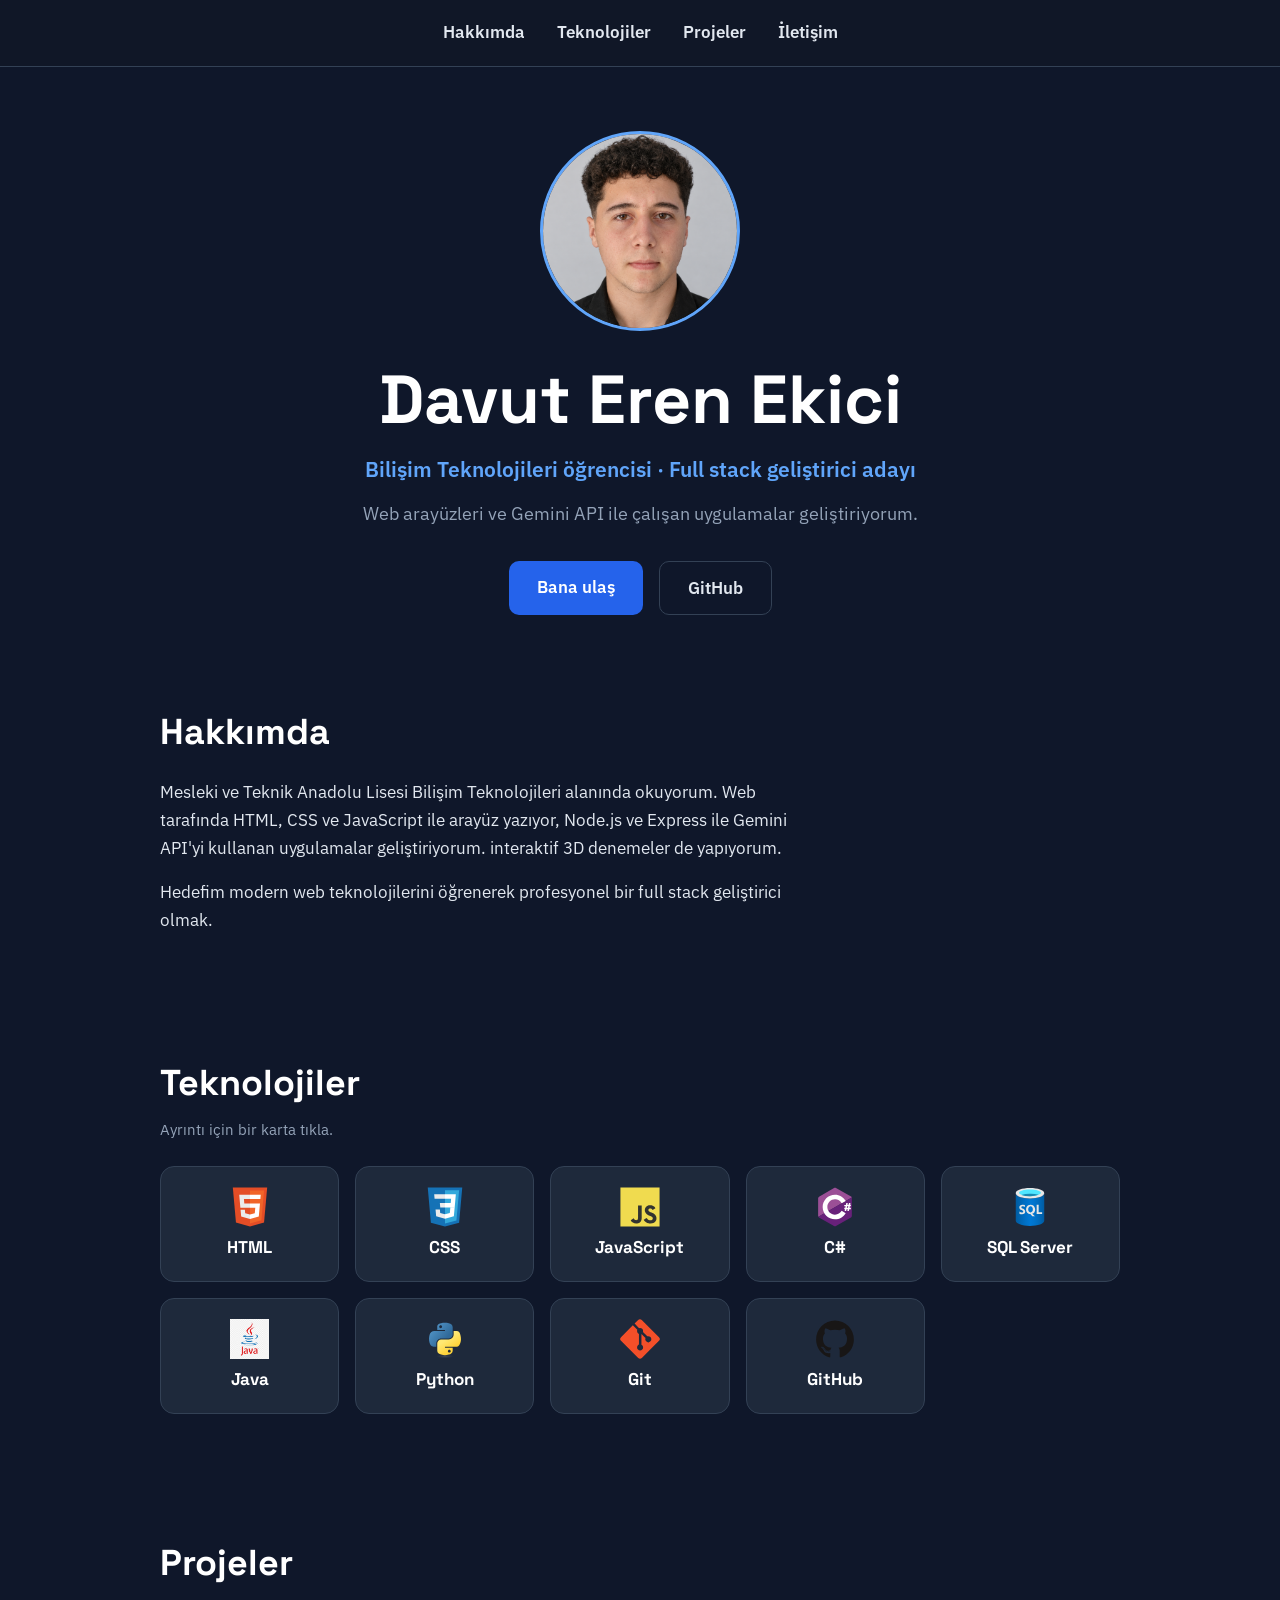
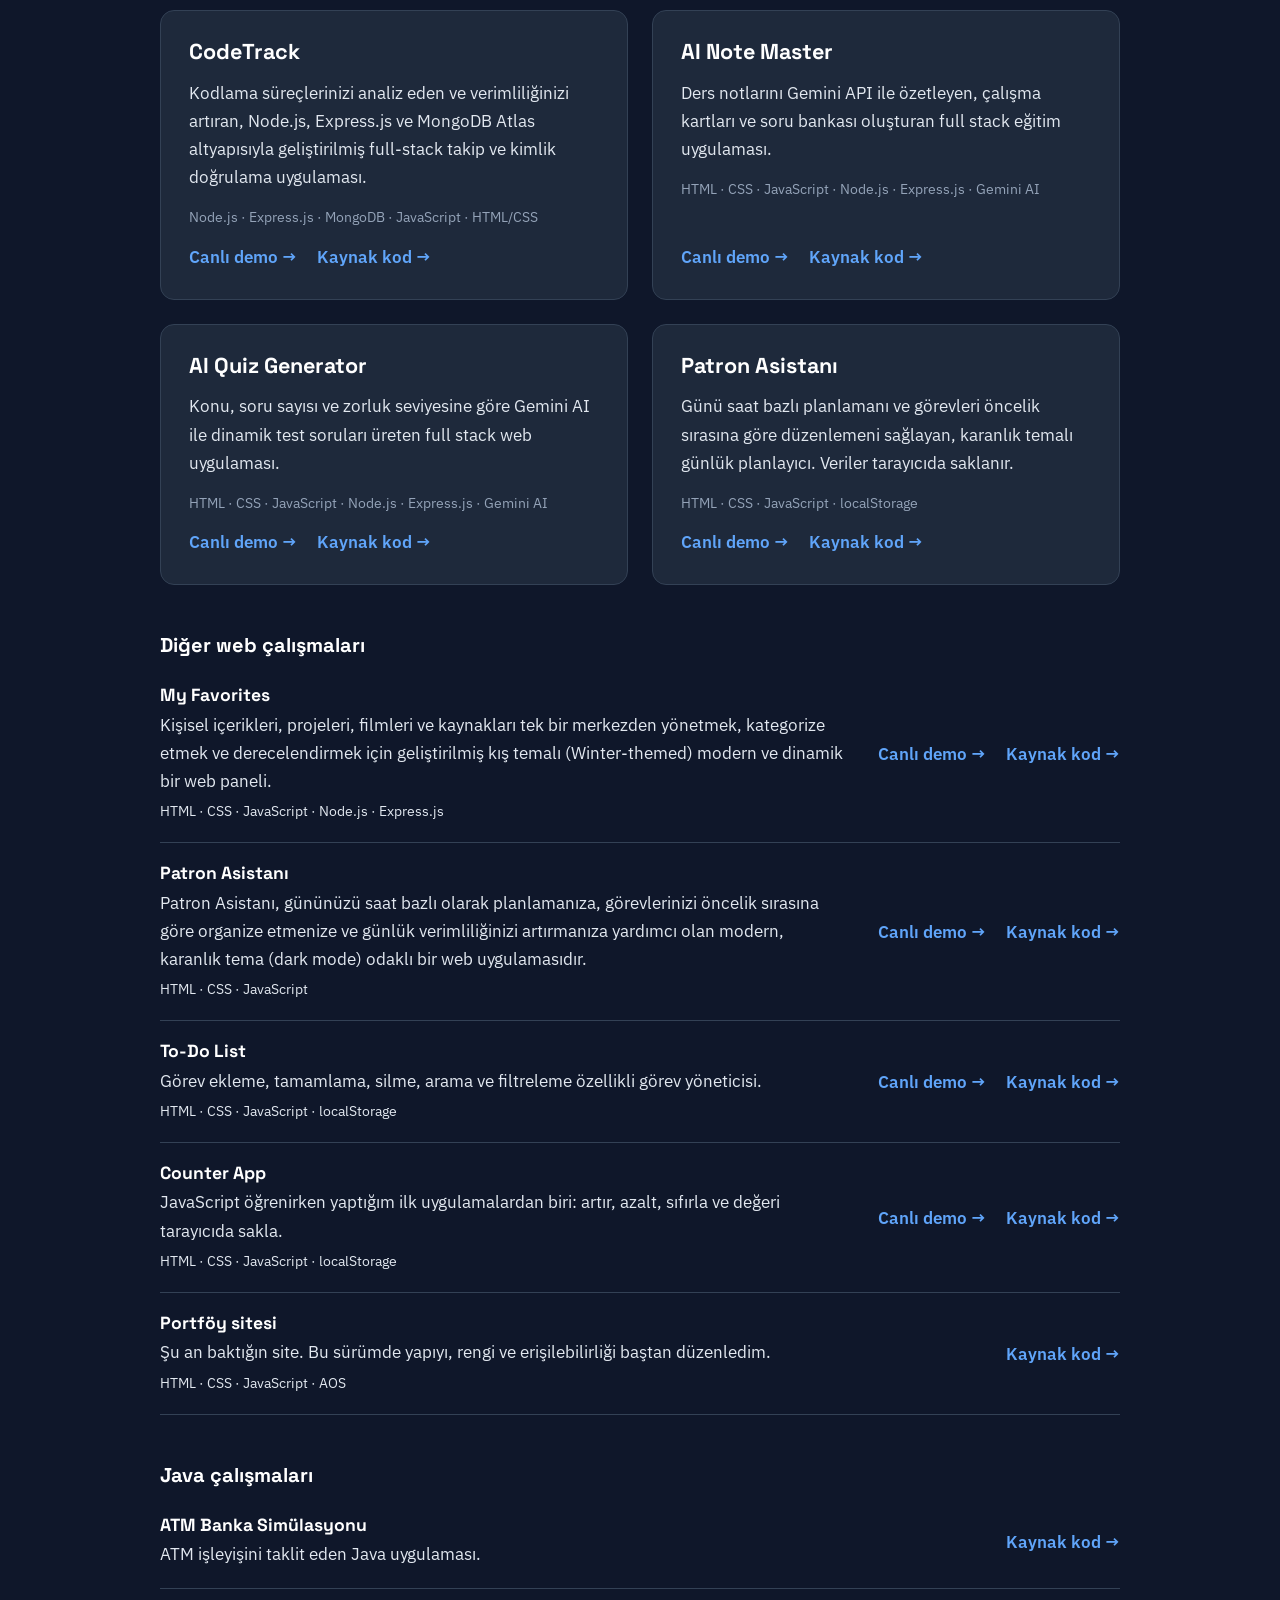
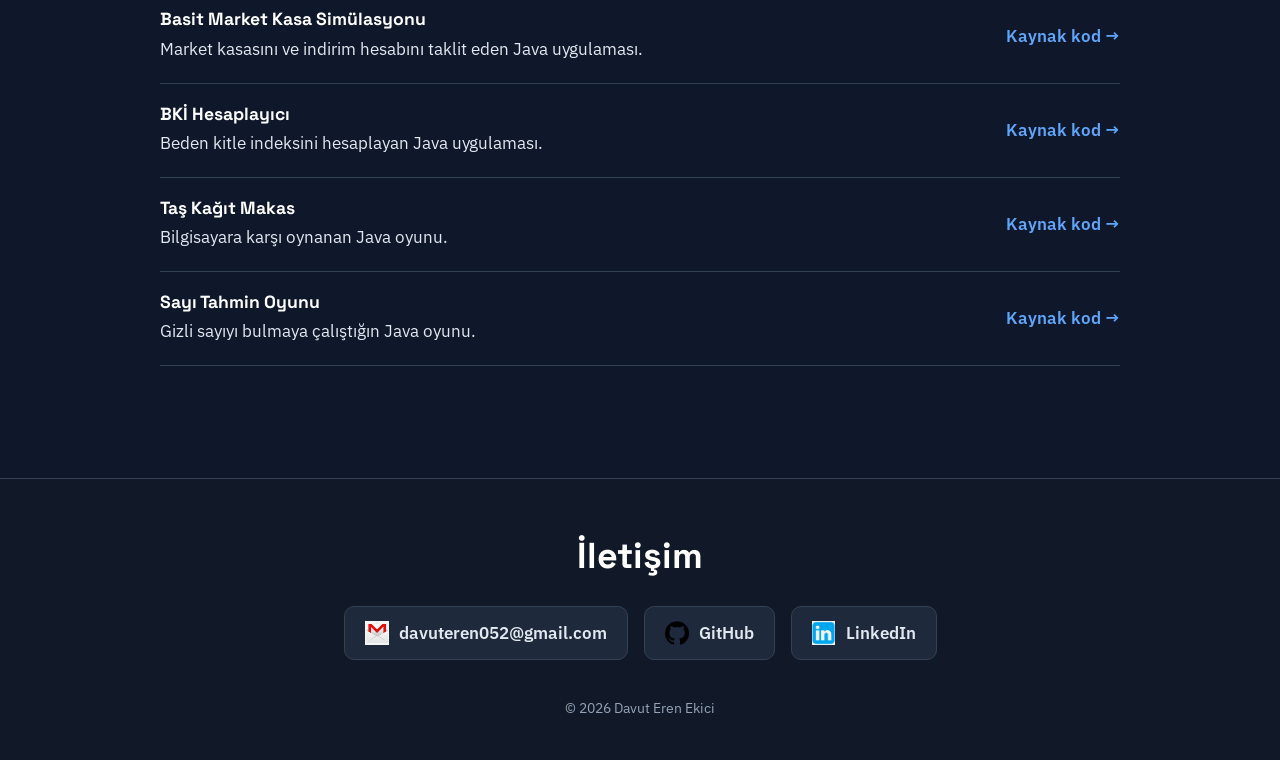
==== commit 3b87851e: "yeni proje kart eklendi" ====
--- a/index.html
+++ b/index.html
@@ -164,6 +164,34 @@
 
             <h3 class="subsection-title">Diğer web çalışmaları</h3>
             <ul class="other-list">
+                <li class="other-item">
+                    <div>
+                        <h4>My Favorites</h4>
+                        <p>Kişisel içerikleri, projeleri, filmleri ve kaynakları tek bir merkezden yönetmek, kategorize etmek ve derecelendirmek için geliştirilmiş kış temalı (Winter-themed) modern ve dinamik bir web paneli.</p>
+                        <p class="project-tech">HTML · CSS · JavaScript · Node.js · Express.js
+</p>
+                    </div>
+                    <div class="project-links">
+                        <a href="https://davut-eren-ekici.github.io/my-favorites/" target="_blank" rel="noopener">Canlı
+                            demo →</a>
+                        <a href="https://github.com/Davut-Eren-Ekici/my-favorites" target="_blank" rel="noopener">Kaynak
+                            kod →</a>
+                    </div>
+                </li>
+                <li class="other-item">
+                    <div>
+                        <h4>Patron Asistanı</h4>
+                        <p>Patron Asistanı, gününüzü saat bazlı olarak planlamanıza, görevlerinizi öncelik sırasına göre organize etmenize ve günlük verimliliğinizi artırmanıza yardımcı olan modern, karanlık tema (dark mode) odaklı bir web uygulamasıdır.</p>
+                        <p class="project-tech">HTML · CSS · JavaScript
+</p>
+                    </div>
+                    <div class="project-links">
+                        <a href="https://github.com/Davut-Eren-Ekici/PatronAsistani" target="_blank" rel="noopener">Canlı
+                            demo →</a>
+                        <a href="https://davut-eren-ekici.github.io/PatronAsistani/" target="_blank" rel="noopener">Kaynak
+                            kod →</a>
+                    </div>
+                </li>
                 <li class="other-item">
                     <div>
                         <h4>To-Do List</h4>
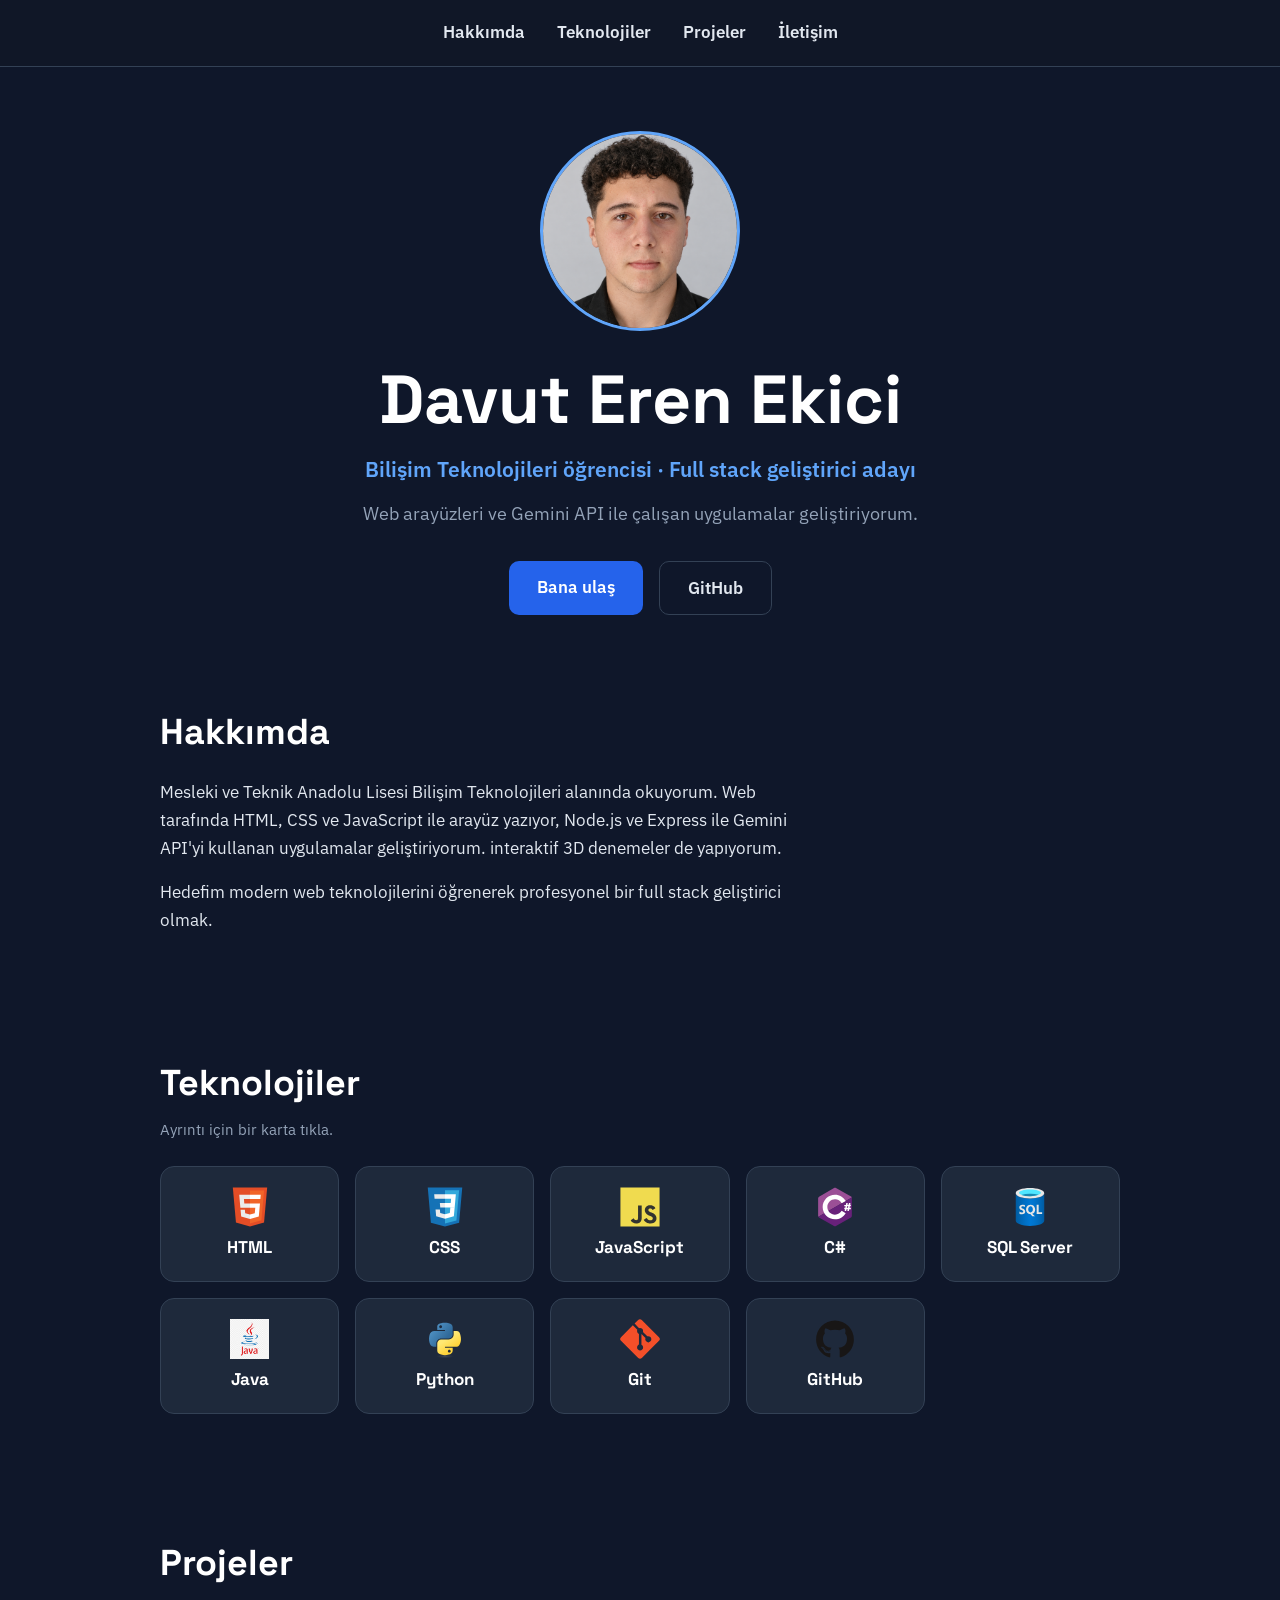
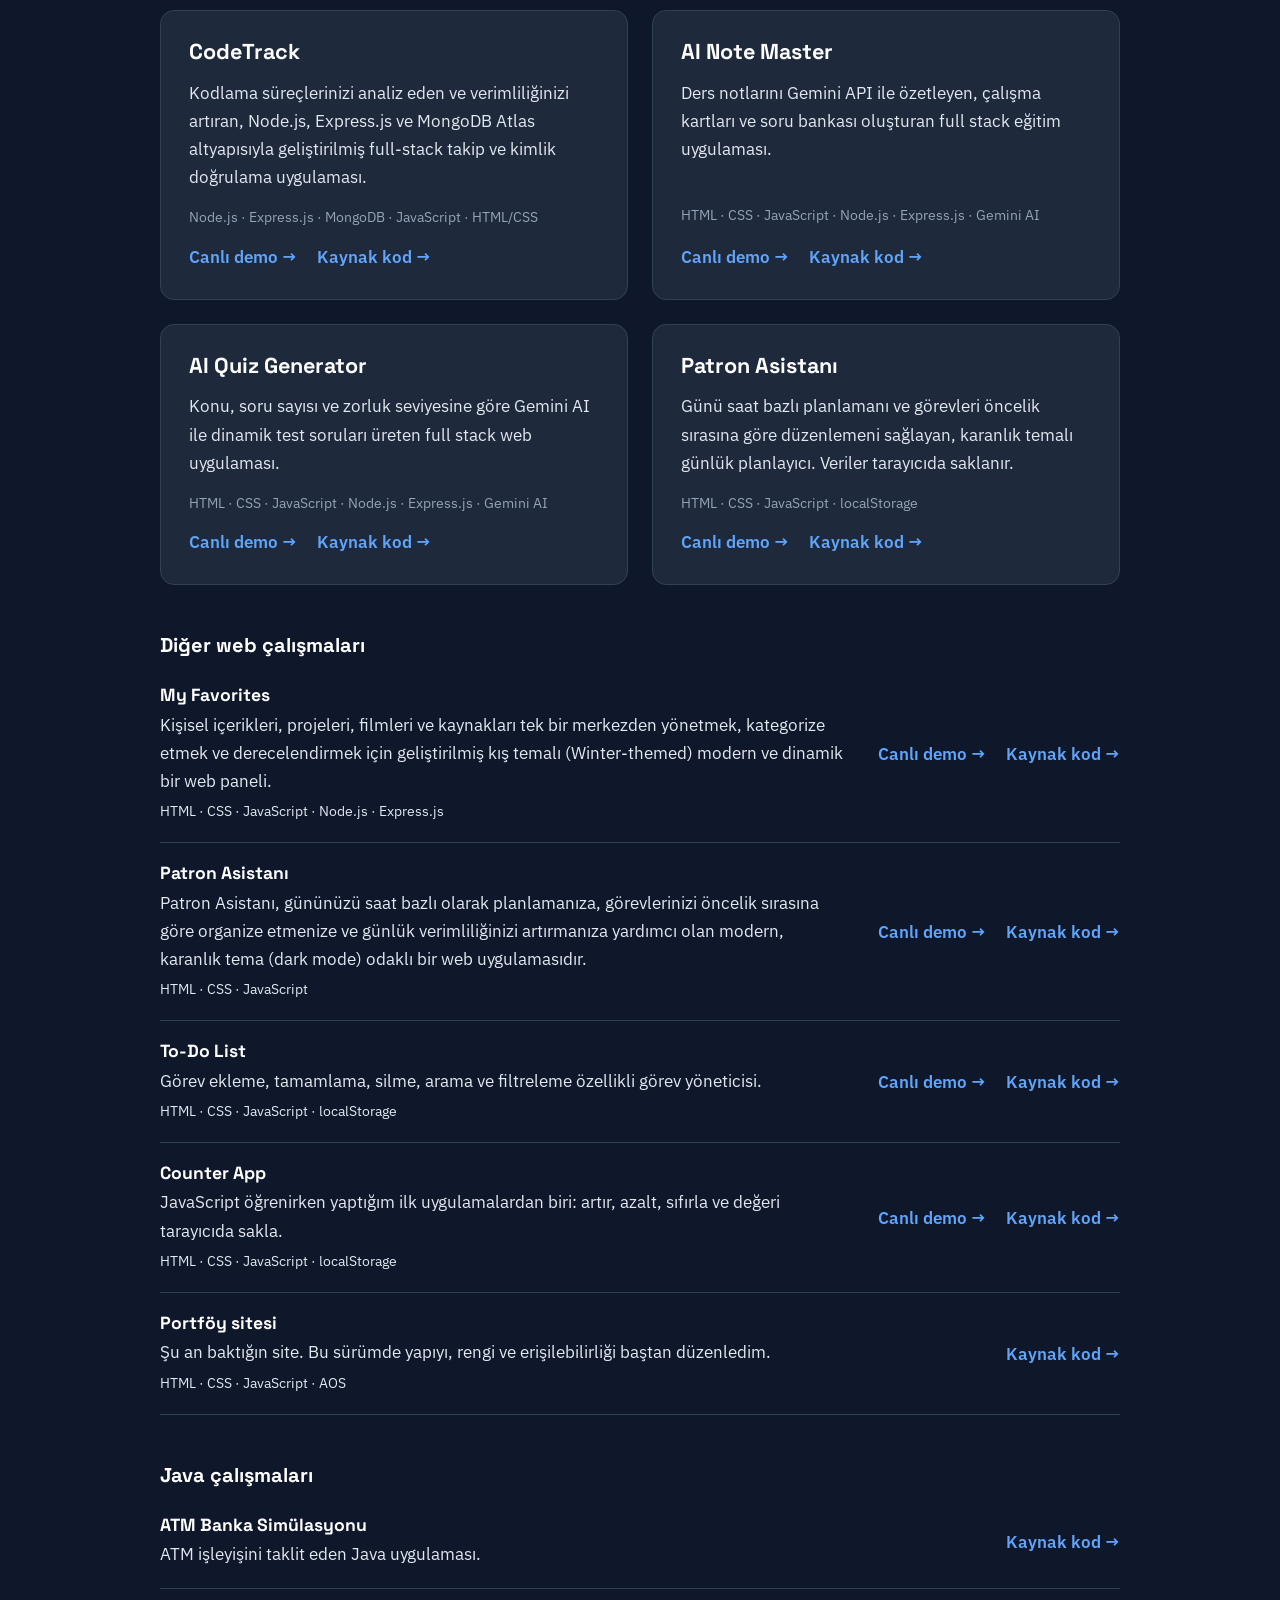
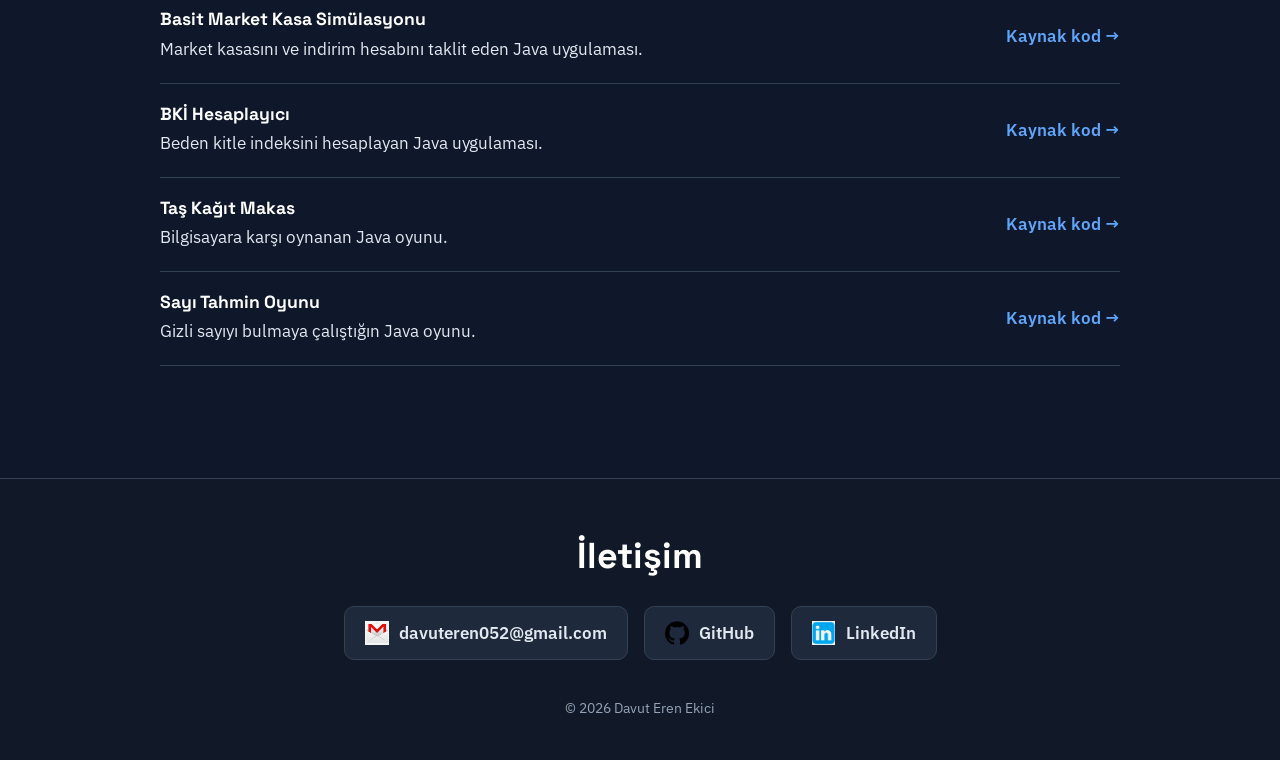
==== commit d57f933e: "İnce ayrıntılar" ====
--- a/index.html
+++ b/index.html
@@ -122,7 +122,7 @@
                         Ders notlarını Gemini API ile özetleyen, çalışma kartları ve soru bankası oluşturan
                         full stack eğitim uygulaması.
                     </p>
-                    <p class="project-tech">HTML · CSS · JavaScript · Node.js · Express.js · Gemini AI</p>
+                    <p class="project-tech" Style="margin-top: 26px;">HTML · CSS · JavaScript · Node.js · Express.js · Gemini AI</p>
                     <div class="project-links">
                         <a href="https://davut-eren-ekici.github.io/AI-Note-Master/" target="_blank"
                             rel="noopener">Canlı demo →</a>
@@ -167,9 +167,11 @@
                 <li class="other-item">
                     <div>
                         <h4>My Favorites</h4>
-                        <p>Kişisel içerikleri, projeleri, filmleri ve kaynakları tek bir merkezden yönetmek, kategorize etmek ve derecelendirmek için geliştirilmiş kış temalı (Winter-themed) modern ve dinamik bir web paneli.</p>
+                        <p>Kişisel içerikleri, projeleri, filmleri ve kaynakları tek bir merkezden yönetmek, kategorize
+                            etmek ve derecelendirmek için geliştirilmiş kış temalı (Winter-themed) modern ve dinamik bir
+                            web paneli.</p>
                         <p class="project-tech">HTML · CSS · JavaScript · Node.js · Express.js
-</p>
+                        </p>
                     </div>
                     <div class="project-links">
                         <a href="https://davut-eren-ekici.github.io/my-favorites/" target="_blank" rel="noopener">Canlı
@@ -181,14 +183,18 @@
                 <li class="other-item">
                     <div>
                         <h4>Patron Asistanı</h4>
-                        <p>Patron Asistanı, gününüzü saat bazlı olarak planlamanıza, görevlerinizi öncelik sırasına göre organize etmenize ve günlük verimliliğinizi artırmanıza yardımcı olan modern, karanlık tema (dark mode) odaklı bir web uygulamasıdır.</p>
+                        <p>Patron Asistanı, gününüzü saat bazlı olarak planlamanıza, görevlerinizi öncelik sırasına göre
+                            organize etmenize ve günlük verimliliğinizi artırmanıza yardımcı olan modern, karanlık tema
+                            (dark mode) odaklı bir web uygulamasıdır.</p>
                         <p class="project-tech">HTML · CSS · JavaScript
-</p>
-                    </div>
-                    <div class="project-links">
-                        <a href="https://github.com/Davut-Eren-Ekici/PatronAsistani" target="_blank" rel="noopener">Canlı
-                            demo →</a>
-                        <a href="https://davut-eren-ekici.github.io/PatronAsistani/" target="_blank" rel="noopener">Kaynak
+                        </p>
+                    </div>
+                    <div class="project-links">
+                        <a href="https://github.com/Davut-Eren-Ekici/PatronAsistani" target="_blank"
+                            rel="noopener">Canlı
+                            demo →</a>
+                        <a href="https://davut-eren-ekici.github.io/PatronAsistani/" target="_blank"
+                            rel="noopener">Kaynak
                             kod →</a>
                     </div>
                 </li>
@@ -237,7 +243,7 @@
                 <li class="other-item">
                     <div>
                         <h4>ATM Banka Simülasyonu</h4>
-                        <p>ATM işleyişini taklit eden Java uygulaması.</p>
+                        <p>ATM işleyişini taklit eden Java uygulaması. </p>
                     </div>
                     <div class="project-links">
                         <a href="https://github.com/Davut-Eren-Ekici/ATM--Banka-Sim-lasyonu" target="_blank"
@@ -247,7 +253,7 @@
                 <li class="other-item">
                     <div>
                         <h4>Basit Market Kasa Simülasyonu</h4>
-                        <p>Market kasasını ve indirim hesabını taklit eden Java uygulaması.</p>
+                        <p>Market kasasını ve indirim hesabını taklit eden Java uygulaması. </p>
                     </div>
                     <div class="project-links">
                         <a href="https://github.com/Davut-Eren-Ekici/Basit-Market-Kasas-----ndirim-Otomasyonu"
